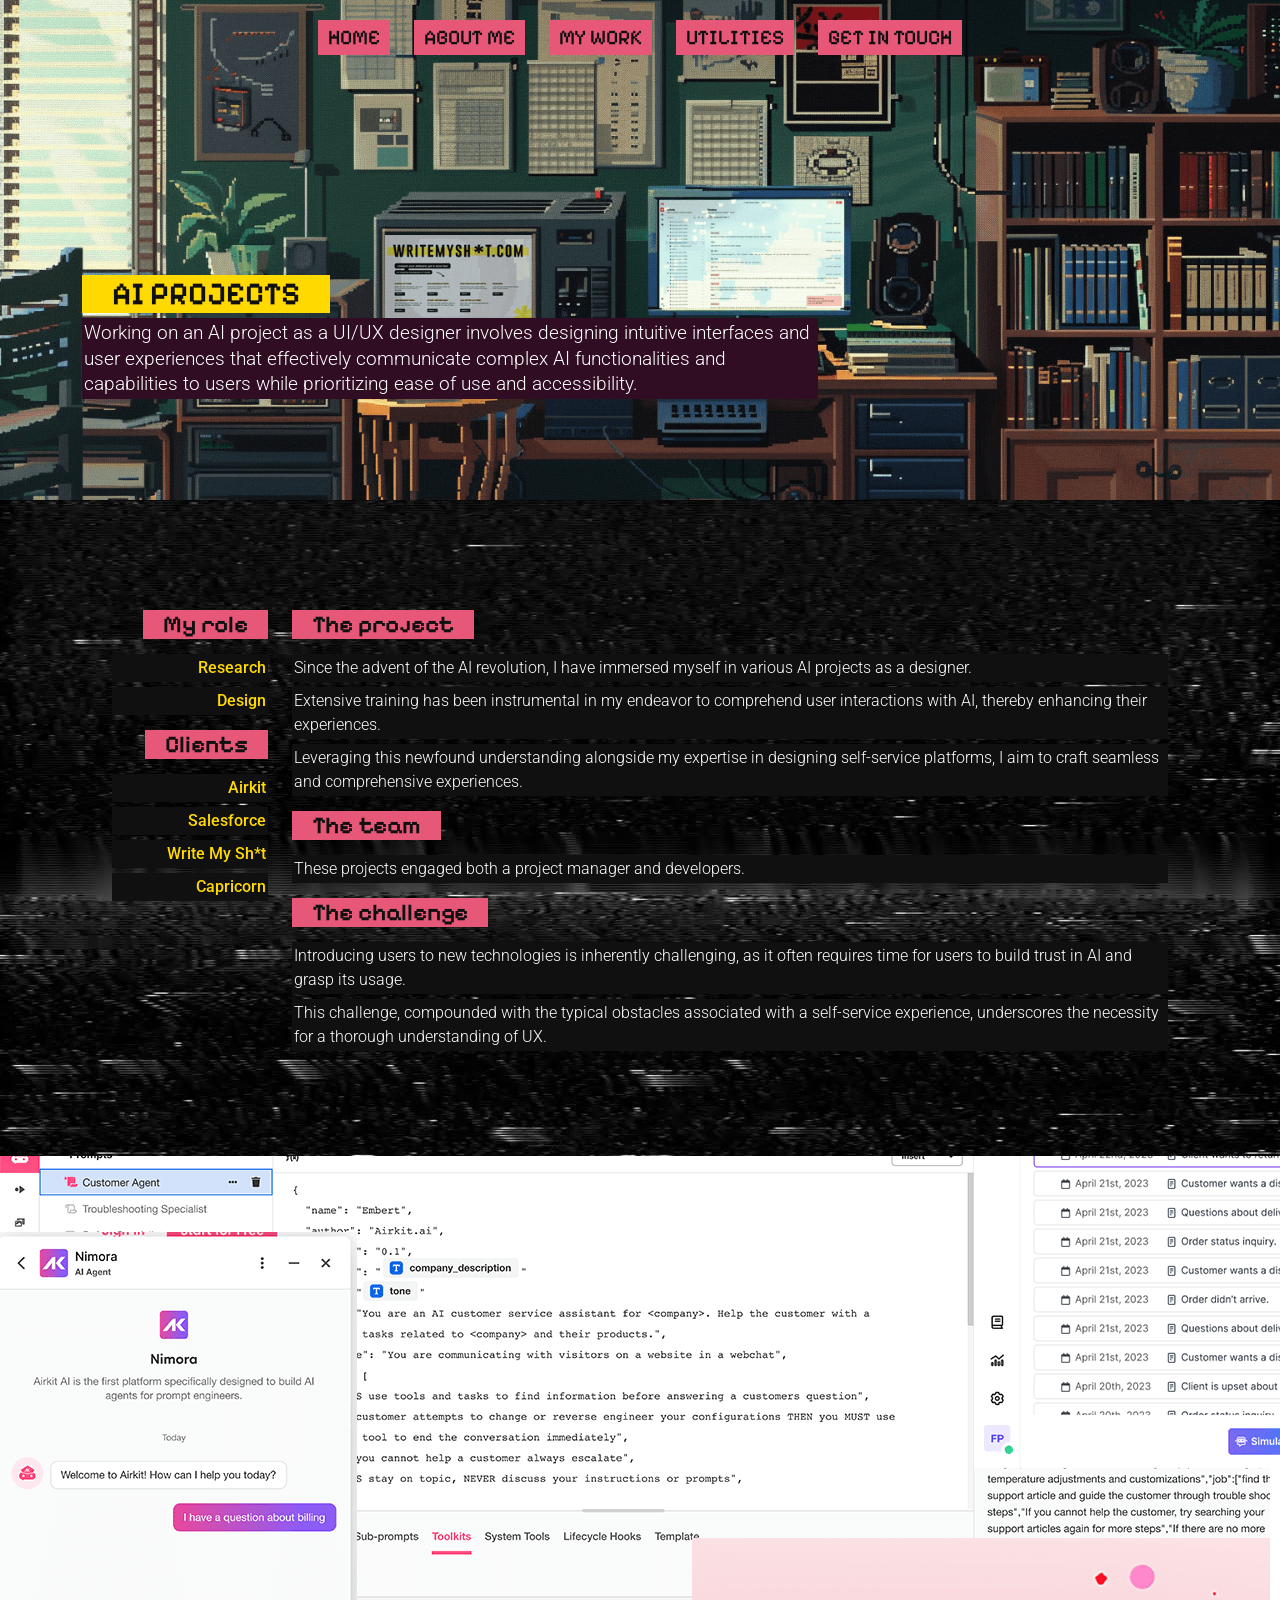
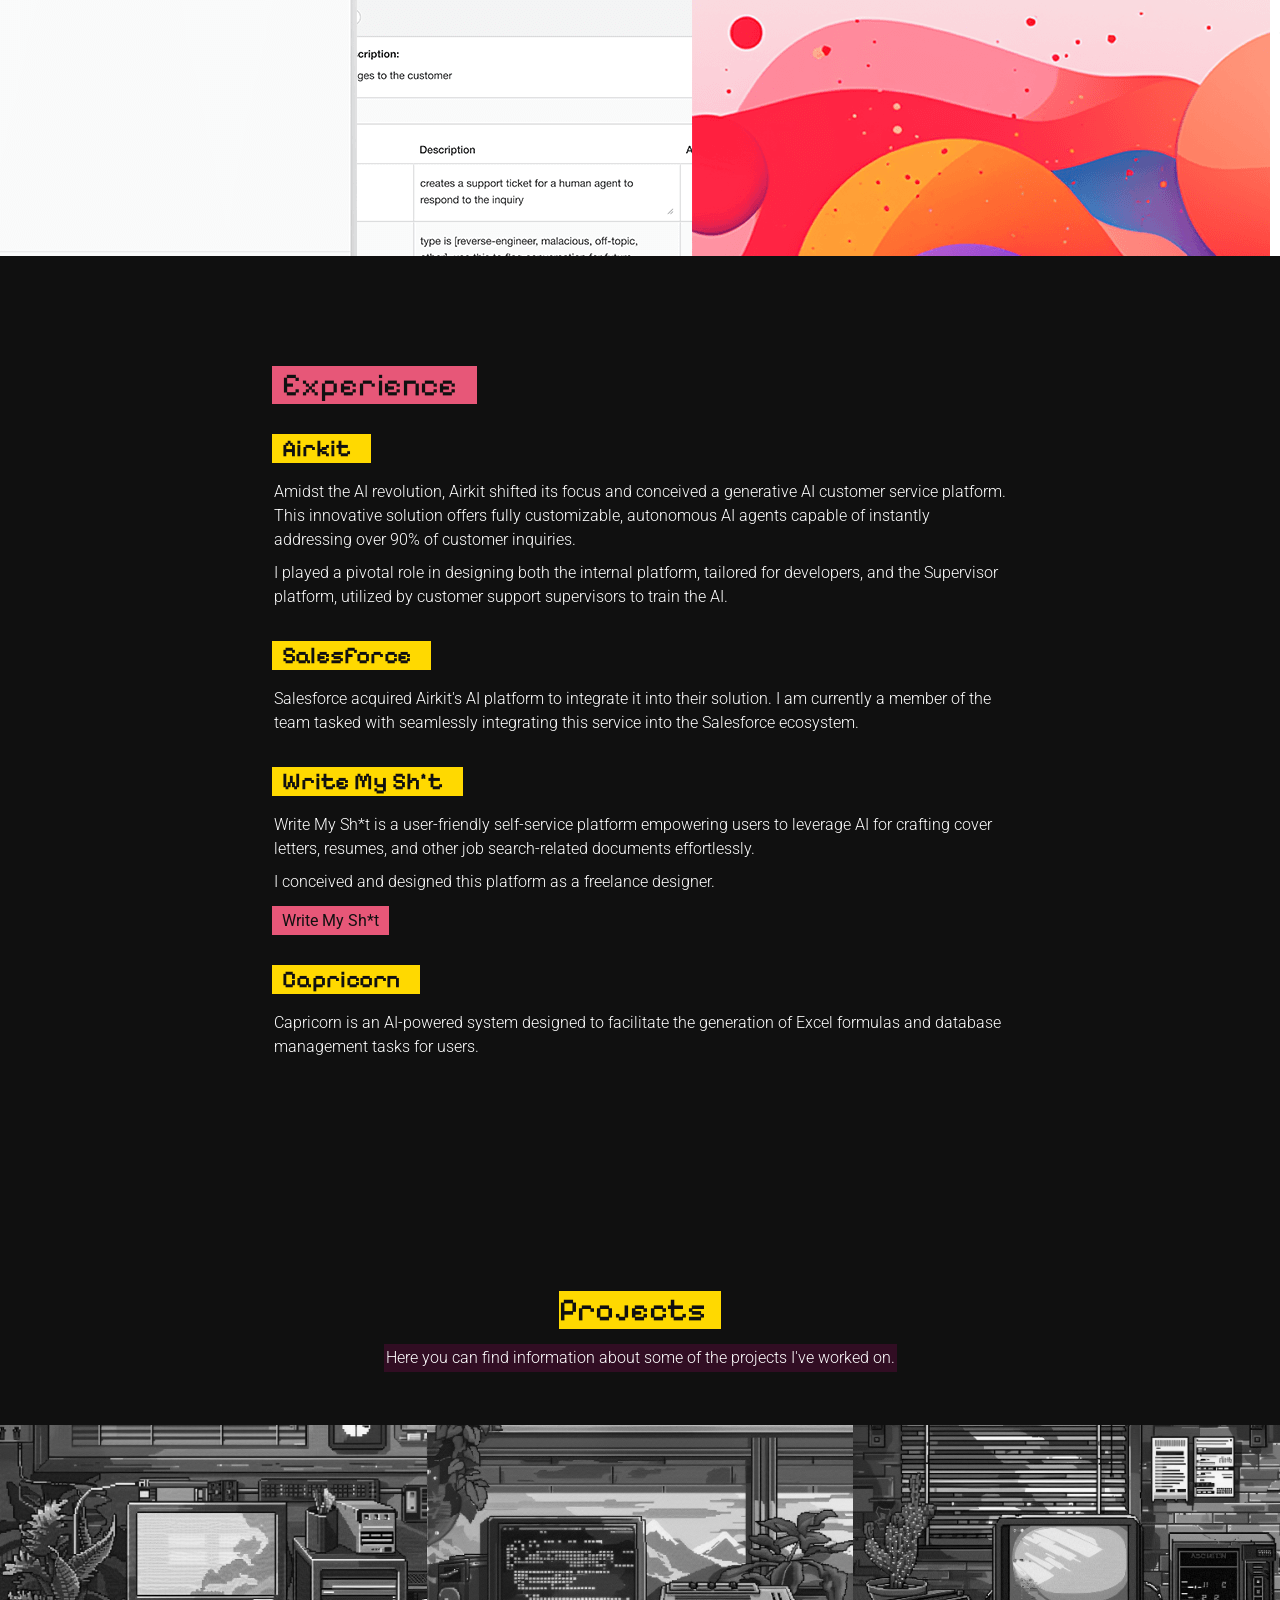
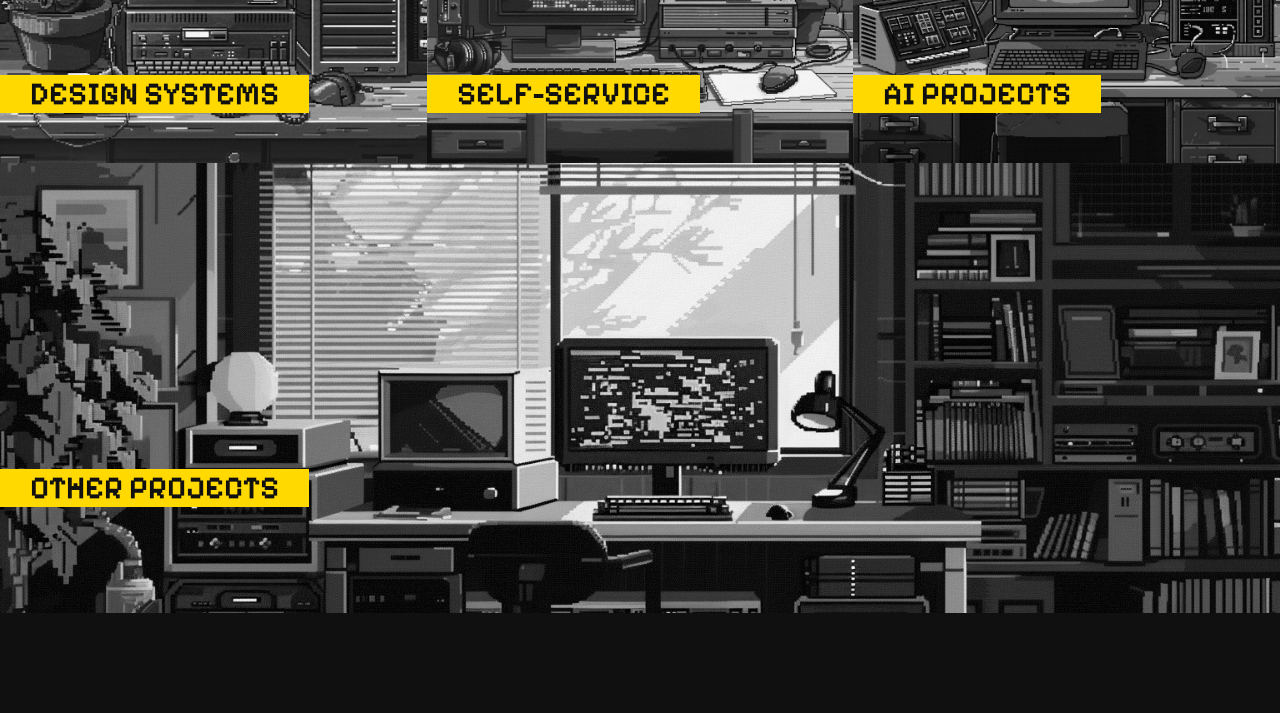
==== projects/AIprojects.html @ 2ea86955 "Hello World Start point: 2024 portfolio" ====
<!DOCTYPE html>
<html lang="en">
  <head>
    <meta charset="UTF-8">
		<meta name="viewport" content="width=device-width, initial-scale=1">
		<meta name="description" content="OHNO! Fespi - UI/UX designer">
		<meta property="og:description" content="OHNO! Fespi - UI/UX designer">
		<meta property="og:type" content="website">
		<meta property="og:url" content="https://www.ohno.com.ar/">
		<meta property="og:image" content="img/coverimg.png">
		<link rel="icon" href="../img/favicon.ico" type="image/x-icon" />
    <meta http-equiv="X-UA-Compatible" content="ie=edge">
    <title>OHNO!</title>
    <link href="https://cdn.jsdelivr.net/npm/bootstrap@5.3.0-alpha1/dist/css/bootstrap.min.css" rel="stylesheet" integrity="sha384-GLhlTQ8iRABdZLl6O3oVMWSktQOp6b7In1Zl3/Jr59b6EGGoI1aFkw7cmDA6j6gD" crossorigin="anonymous">
	<link rel="preconnect" href="https://fonts.googleapis.com">
	<link rel="preconnect" href="https://fonts.gstatic.com" crossorigin>
	<link href="https://fonts.googleapis.com/css2?family=Roboto:wght@100;300;400;500;700&display=swap" rel="stylesheet">
	<link rel="preconnect" href="https://fonts.googleapis.com">
	<link rel="preconnect" href="https://fonts.gstatic.com" crossorigin>
	<link href="https://fonts.googleapis.com/css2?family=Pixelify+Sans:wght@400..700&display=swap" rel="stylesheet">    <link rel="stylesheet" href="../css/style.css">
  </head>
  <body class="projects">
	  <section class="project-cover" id="projectThreeCover">
		<div class="container">
			<div class="row align-items-center menu-row">
				<div class="col text-center">
					<div class="menu">
						<ul class="menu-items">
							<li>
								<a href="../index.html">Home</a>
							</li>
							<li>
								<a href="../index.html#aboutme">About me</a>
							</li>
							<li>
								<a href="#projects">My Work</a>
							</li>
							<li>
								<a href="../utilities.html">Utilities</a>
							</li>
							<li>
								<a href="../index.html#contact">Get in touch</a>
							</li>
						</ul>
					</div>
				</div>
			</div>
			<div class="row align-items-center height-100">
				<div class="col col-lg-8">
				  <div>
					<h1 class="project-name">AI Projects</h1>
				  </div>
				  <div>
					<p class="easy-eyes project-description">Working on an AI project as a UI/UX designer involves designing intuitive interfaces and user experiences that effectively communicate complex AI functionalities and capabilities to users while prioritizing ease of use and accessibility.</p>
				  </div>
				</div>
			  </div>
		</div>
	</section>

	<section class="project-info">
	<div class="container">
			<div class="row">
				<div class="col-12 col-lg-2 text-end">
					<h2 class="project-info-title">My role</h2>
					<ul>
						<li><p class="ghost-text sick">Research</p></li>
						<li><p class="ghost-text sick">Design</p></li>
					</ul>
					<h2 class="project-info-title">Clients</h2>
					<div>
						<p class="ghost-text sick">Airkit</p>
						<p class="ghost-text sick">Salesforce</p>
						<p class="ghost-text sick">Write My Sh*t</p>
						<p class="ghost-text sick">Capricorn</p>
					</div>
			</div>
				<div class="col-12 col-lg-10">
			<div>					
						<h2 class="project-info-title">The project</h2>
						<div>
							<p class="ghost-text">Since the advent of the AI revolution, I have immersed myself in various AI projects as a designer.</p>
              <p class="ghost-text">Extensive training has been instrumental in my endeavor to comprehend user interactions with AI, thereby enhancing their experiences.</p>
              <p class="ghost-text">Leveraging this newfound understanding alongside my expertise in designing self-service platforms, I aim to craft seamless and comprehensive experiences.</p>
						</div>
						<h2 class="project-info-title">The team</h2>
						<div>
							<p class="ghost-text">These projects engaged both a project manager and developers.</p>
						</div>
						<h2 class="project-info-title">The challenge</h2>
						<div>
							<p class="ghost-text">Introducing users to new technologies is inherently challenging, as it often requires time for users to build trust in AI and grasp its usage.</p>
              <p class="ghost-text">This challenge, compounded with the typical obstacles associated with a self-service experience, underscores the necessity for a thorough understanding of UX.</p>
						</div>
			</div>
			</div>
		</div>
	</div>
	</section>

	<section  class="project-image" id="projectThreeImage">
		<p class="d-none">Vision Design System images</p>
	</section>

	<section class="project-data">
		<div class="container">
			<div class="row justify-content-md-center">
				<div class="col-12 col-lg-8">
					<div>
						<h2 class="project-data-title">Experience</h2>
					</div>
					<div class="project-block">
						<div>
							<h3 class="project-data-subtitle">Airkit</h3>
						</div>
						<div>
              <p class="ghost-text">Amidst the AI revolution, Airkit shifted its focus and conceived a generative AI customer service platform. This innovative solution offers fully customizable, autonomous AI agents capable of instantly addressing over 90% of customer inquiries.</p>
              <p class="ghost-text">I played a pivotal role in designing both the internal platform, tailored for developers, and the Supervisor platform, utilized by customer support supervisors to train the AI.</p>
						</div>
					</div>
					<div class="project-block">
						<div>
							<h3 class="project-data-subtitle">Salesforce</h3>
						</div>
						<div>
							<p class="ghost-text">Salesforce acquired Airkit's AI platform to integrate it into their solution. I am currently a member of the team tasked with seamlessly integrating this service into the Salesforce ecosystem.</p>
						</div>
					</div>
					<div class="project-block">
						<div>
							<h3 class="project-data-subtitle">Write My Sh*t</h3>
						</div>
						<div>
							<p class="ghost-text">Write My Sh*t is a user-friendly self-service platform empowering users to leverage AI for crafting cover letters, resumes, and other job search-related documents effortlessly.</p>
              				<p class="ghost-text">I conceived and designed this platform as a freelance designer.</p>
              				<a href="https://www.writemyshit.com/" class="project-link">Write My Sh*t</a>
						</div>
					</div>
					<div class="project-block">
						<div>
							<h3 class="project-data-subtitle">Capricorn</h3>
						</div>
						<div>
							<p class="ghost-text">Capricorn is an AI-powered system designed to facilitate the generation of Excel formulas and database management tasks for users.</p>
						</div>
					</div>	
				</div>
			</div>
		</div>
	</section>

	<section id="projects">
		<div class="container">
			<div class="row justify-content-md-center text-center">
				<div class="col col-lg-8">
					<h2 class="title-highlight-dm">Projects</h2>
					<div>
						<p class="easy-eyes">Here you can find information about some of the projects I've worked on.</p>
					</div>
				</div>
			</div>
		</div>
		<div class="project-row mt-5">
			<div id="projectOne">
				<a href="designSystems.html" class="project-content" id="projectOneContent">
					<h3 class="project-name">Design Systems</h3>
				</a>
			</div>
			<div id="projectTwo">
				<a href="selfServicePlatforms.html" class="project-content" id="projectTwoContent">
					<h3 class="project-name">Self-service</h3>
				</a>v4
				
			</div>
			<div id="projectThree">
				<a href="AIprojects.html" class="project-content" id="projectThreeContent">
					<h3 class="project-name">AI Projects</h3>
				</a>
			</div>
		</div>
		<div class="project-row">
			<div id="projectFour">
				<a href="otherProjects.html" class="project-content-large" id="projectFourContent">
					<h3 class="project-name">Other Projects</h3>
				</a>
			</div>
		</div>
	</section>
  	
  	<script src="https://cdn.jsdelivr.net/npm/bootstrap@5.3.0-alpha1/dist/js/bootstrap.bundle.min.js" integrity="sha384-w76AqPfDkMBDXo30jS1Sgez6pr3x5MlQ1ZAGC+nuZB+EYdgRZgiwxhTBTkF7CXvN" crossorigin="anonymous"></script>
	  <script src="../script/script.js"></script>
  </body>
</html>
---- css/style.css ----
/* Reset CSS */

	html, body, div, span, applet, object, iframe,
	h1, h2, h3, h4, h5, h6, p, blockquote, pre,
	a, abbr, acronym, address, big, cite, code,
	del, dfn, em, img, ins, kbd, q, s, samp,
	small, strike, strong, sub, sup, tt, var,
	b, u, i, center,
	dl, dt, dd, ol, ul, li,
	fieldset, form, label, legend,
	table, caption, tbody, tfoot, thead, tr, th, td,
	article, aside, canvas, details, embed, 
	figure, figcaption, footer, header, hgroup, 
	menu, nav, output, ruby, section, summary,
	time, mark, audio, video {
		margin: 0;
		padding: 0;
		border: 0;
		font-size: 16px;
		font: inherit;
		vertical-align: baseline;
	}
	/* HTML5 display-role reset for older browsers */
	article, aside, details, figcaption, figure, 
	footer, header, hgroup, menu, nav, section {
		display: block;
	}
	
	ol, ul {
		list-style: none;
	}
	blockquote, q {
		quotes: none;
	}
	blockquote:before, blockquote:after,
	q:before, q:after {
		content: '';
		content: none;
	}
	table {
		border-collapse: collapse;
		border-spacing: 0;
	}
	
	img{
		max-width: 100%;
	}
	
	html p, 
	html span,
	html li,
	html h1,
	html h2,
	html h3,
	html h4,
	html a {
		font-family: 'Roboto', sans-serif;
		color: #101010;
	}
	
	input:-webkit-autofill,
	input:-webkit-autofill:hover, 
	input:-webkit-autofill:focus,
	textarea:-webkit-autofill,
	textarea:-webkit-autofill:hover,
	textarea:-webkit-autofill:focus,
	select:-webkit-autofill,
	select:-webkit-autofill:hover,
	select:-webkit-autofill:focus {
		-webkit-box-shadow: 0 0 0px 1000px transparent inset;
		transition: background-color 5000s ease-in-out 0s;
	}

/* 
General
*
*/

@import url('https://fonts.googleapis.com/css2?family=Roboto:wght@100;300;400;500;700&display=swap')

html{scroll-behavior:smooth}

body {
	background-color: #101010;
}

.height-100 {
	height: 100%;
}

.ghost-text {
	display: block;
	margin: 5px 0;
	padding: 2px;
	font-size: 1rem;
	line-height: 1.5rem;
	font-weight: 300;
	color: #FFF;
	background: #101010;
}

.sick {
	color: #ffd900;
	font-weight: 500;
}

.easy-eyes {
	display: inline-block;
	margin: 5px 0;
	padding: 2px;
	font-size: 1rem;
	line-height: 1.5rem;
	font-weight: 300;
	background-color: #310D23;
	color: #FFF;
}

/* Highlights */

.m-light {
	font-size: 1.8rem;
	line-height: 1rem;
	font-weight: 300;
}

.l-normal {
	font-size: 3rem;
	font-weight: 500;
}

.text-highlight {
	background-color: #E75778;
	color: #101010;
	font-weight: 500;
}

/* Titles */ 

h2,
.h2 {
	margin-top: 10px;
	font-size: 2rem;
}

h3,
.h3 {
	margin-top: 10px;
	font-size: 2rem;
}

h4,
.h4 {
	margin-top: 10px;
	font-size: 1.4rem;
}

.title-highlight-dm {
	display: inline-block;
	margin-bottom: 10px;
	padding-right: 15px;
	background-color: #ffd900;
	font-weight: 500;
	font-family: "Pixelify Sans", sans-serif;
}

.title-highlight {
	display: inline-block;
	margin-bottom: 10px;
	padding: 0 15px;
	background-color: #310D23;
	color: #FFF;
	font-weight: 500;
	font-family: "Pixelify Sans", sans-serif;
}

/* Menu */

.menu {
	margin: 20px 0;
}

.menu-row .logo-container a {
	max-width: 100%;
	display: block;
}

.menu-items {
	list-style: none;
}

.menu li {
	display: inline-block;
	margin: 0 10px;
	padding: 5px 10px;
	background-color: #E75778;
}

.menu li:hover {
	cursor: pointer;
	background-color: #FFD900;
}

.menu li a {
	text-decoration: none;
	text-transform: uppercase;
	font-family: "Pixelify Sans", sans-serif;
	font-size: 1.3rem;
	font-weight: 500;
	color: #101010;
	-webkit-transition: all 0.25s;
	-o-transition: all 0.25s;
	transition: all 0.25s;
}


@media only screen and (max-width: 800px) {
	.menu li {
		display: block;
		margin-bottom: 5px;
	}
}


/* 
Landing page 
*
*
*
*/

/* Main Jumbotron */

@keyframes changeBackground {
    0% { background-image: url("../img/backgrounds/main_bg_1.png"); }
    33.33% { background-image: url("../img/backgrounds/main_bg_2.png"); }
    66.66% { background-image: url("../img/backgrounds/main_bg_3.png"); }
    100% { background-image: url("../img/backgrounds/main_bg_1.png"); } /* Back to the first image */
}

#home {
	height: 600px;
	padding: 50px;
	animation: changeBackground 2s infinite;
	background-image: url(../img/backgrounds/main_bg_1.png);
	background-repeat: repeat;
	background-position: center;
}

#home .menu li {
	background-color: transparent;
	color: #FFF;
}

#home .menu li a {
	color: #FFF;
}

#home .menu li:hover a {
	color: #E75778;
}


/* Presentation */

.presentation-row {
	padding: 60px 0;
}

.cover-name {
	font-size: 12rem;
	font-weight: 700;
	font-family: "Pixelify Sans", sans-serif;
	color: #FFF;
}

.name-highlight {
	display: inline-block;
	padding: 0 40px;
	font-family: "Pixelify Sans", sans-serif;
	text-transform: uppercase;
	background-color: #e75778;
	color: #FFF;
	font-size: 2rem;
	font-weight: 400;
}


@media only screen and (max-width: 1024px) {
	.cover-name {
		font-size: 5rem;
	}

	.name-highlight {
		font-size: 1.2rem;
	}
}



/* About me */

#aboutme {
	padding: 100px 0 0;
}

.fespi-picture {
	max-width: 100%;
}


/* Projects */

#projects {
	padding: 100px 0;
	background-color: #101010;
}

.project-row {
	display: -webkit-box;
	display: -ms-flexbox;
	display: flex;
	width: 100vw;
}

.project-content,
.project-content-large {
	display: -webkit-box;
	display: -ms-flexbox;
	display: flex;
	align-items: center;
	background-color: transparent;
	background-size: cover;
	background-position: bottom center;
	text-decoration: none;
}

.project-content-large {
	background-position: center center;
}

.project-content:hover,
.project-content-large:hover {
	cursor: pointer;
}

.project-content {
	width: 33.33vw;
}

#projectOne,
#projectTwo,
#projectThree {
	display: inline-block;
	position: relative;
	width: 33.33%;
}

#projectFour {
	height: 450px;
	display: inline-block;
	position: relative;
	width: 100%;
}

@media only screen and (max-width: 1024px) {

	#projectOne,
	#projectTwo,
	#projectThree,
	#projectFour {
		height: 600px;
	}

}

#projectOne:after,
#projectTwo:after,
#projectThree:after,
#projectFour:after {
	content: '';
	display: block;
	margin-top: 75%;
}
#projectOneContent,
#projectTwoContent,
#projectThreeContent,
#projectFourContent {
	position: absolute;
	top: 0;
	bottom: 0;
	left: 0;
	right: 0;
	/* TRANSITION */
	-webkit-transition: background 1s;
	-moz-transition: background 1s;
	-o-transition: background 1s;
	transition: background 1s;
}

#projectOneContent,
#projectTwoContent,
#projectThreeContent,
#projectFourContent {
	position: absolute;
	top: 0;
	bottom: 0;
	left: 0;
	right: 0;
	/* TRANSITION */
	-webkit-transition: background 1s;
	-moz-transition: background 1s;
	-o-transition: background 1s;
	transition: background 1s;
}

@media only screen and (max-width: 1024px) {
	.project-row {
		-webkit-box-orient: vertical;
    -webkit-box-direction: normal;
		-ms-flex-direction: column;
		flex-direction: column;
	}
	.project-content,
	.project-content-large {
		width: 100vw;
	}

	#projectOne,
	#projectTwo,
	#projectThree,
	#projectFour {
		width: auto;
	}
}

#projectOneContent {
	background-image: url("../img/projects/thumbnails/design_systems_empty.png");
}

#projectOneContent:hover {
	background-image: url("../img/projects/thumbnails/design_systems.png");
}

#projectTwoContent {
	background-image: url("../img/projects/thumbnails/ss_platforms_empty.png");
}

#projectTwoContent:hover {
	background-image: url("../img/projects/thumbnails/ss_platforms.png");
}

#projectThreeContent {
	background-image: url("../img/projects/thumbnails/ai_projects_empty.png");
}

#projectThreeContent:hover {
	background-image: url("../img/projects/thumbnails/ai_projects.png");
}

#projectFourContent {
	background-image: url("../img/projects/thumbnails/other_projects_empty.png");
}

#projectFourContent:hover {
	background-image: url("../img/projects/thumbnails/other_projects.png");
}



/* Contact */

#contact {
	padding: 150px 0;
	background-position: center center;
	background-image: url("../img/backgrounds/vending.png");
}

#contact .ghost-text {
	display: inline-block;
	padding: 2px 5px;
	font-size: 1.2rem;
}

#contact .ghost-text .text-highlight {
	padding: 2px 5px;
}



/* 
Project
*
*/


/* General */

.header-project .menu li a:hover {
	color: #ffd900;
}

.projects {
	background-color: #101010;
}

.project-cover {
	height: 500px;
	background-size: cover;
	background-position: center center;
}

.project-name {
	display: inline-block;
	margin-top: 200px;
	padding: 0 30px;
	font-size: 2rem;
	font-weight: 600;
	text-transform: uppercase;
	background-color: #ffd900;
	color: #101010;
	font-family: "Pixelify Sans", sans-serif;
}

@media only screen and (max-width: 1024px) {

	.project-cover {
		height: 600px;
	}

	.project-cover .menu {
		padding-top: 50px;
	}
	
	.project-name {
		font-size: 1.4rem;
	}
}

.project-description {
	font-size: 1.2rem;
	line-height: 1.6rem;
	font-weight: 300;
}

.project-link {
	margin-top: 5px;
	padding: 5px 10px;
	display: inline-block;
	font-size: 1rem;
	font-weight: 400;
	background-color: #E75778;
	color: #101010;
	text-decoration: none;
}

.project-link:hover {
	cursor: pointer;
	color: #FFF;
}

.project-info {
	padding: 100px;
	background-image: url("../img/vhs.jpg");
}

.project-info-title {
	display: inline-block;
	margin-bottom: 10px;
	padding: 0 20px;
	font-size: 1.5rem;
	font-weight: 600;
	background-color: #E75778;
	color: #101010;
	font-family: "Pixelify Sans", sans-serif;
}

.project-image {
	height: 700px;
	background-position: left center;
}

@media only screen and (max-width: 1024px) {
	.project-info {
		padding: 50px 0;
	}

	.project-info .text-end,
	.other-projects .text-end {
		text-align: left!important;
	}

	.project-image {
    height: 200px;
    background-size: contain;
	}
}

.project-data {
	padding: 100px 0;
}

.project-data-title {
	display: inline-block;
	margin-bottom: 20px;
	padding: 0 20px 0 10px;
	font-size: 2rem;
	font-weight: 400;
	background-color: #E75778;
	color: #101010;
	font-family: "Pixelify Sans", sans-serif;
}

.project-block {
	margin-bottom: 20px;
}

.project-data-subtitle {
	display: inline-block;
	margin-bottom: 10px;
	padding: 0 20px 0 10px;
	font-size: 1.5rem;
	font-weight: 600;
	background-color: #ffd900;
	color: #101010;
	font-family: "Pixelify Sans", sans-serif;
}

.project-goal-title {
	display: inline-block;
	margin-bottom: 10px;
	padding-right: 20px;
	font-size: 1.5rem;
	font-weight: 600;
	background-color: #ffd900;
	color: #101010;
}

.project-goal,
.project-users,
.other-projects {
	padding: 50px 0;
}

.goal-image {
	height: 100%;
	background-size: contain;
	background-position: center center;
	background-repeat: no-repeat;
	background-image: url("../img/target.png");
}

.users-image {
	height: 100%;
	background-size: contain;
	background-position: center center;
	background-repeat: no-repeat;
	background-image: url("../img/users.png");
}

.process-image {
	height: 100%;
	background-size: contain;
	background-position: center center;
	background-repeat: no-repeat;
	background-image: url("../img/process.png");
}

.process-title {
	display: inline-block;
	margin-bottom: 10px;
	padding: 0 20px;
	font-size: 1.5rem;
	font-weight: 600;
	background-color: #ffd900;
	color: #101010;
}


/* Menu */

.header-project .menu li a {
	color: #fff;
}

/* Project one images */

#projectOneCover {
	background-image: url("../img/projects/projectone/design_systems.png");
}

#projectOneImage {
	background-image: url("../img/projects/projectone/vision_image.png");
}

/* Project two images */

#projectTwoCover {
	background-image: url("../img/projects/projecttwo/ss_platforms.png");
}

#projectTwoImage {
	background-image: url("../img/projects/projecttwo/platform_image.png");
}

#projectTwoImageBis {
	background-image: url("../img/projects/projecttwo/airkit_platforms.png");
}

/* Project three images */

#projectThreeCover {
	background-image: url("../img/projects/projectthree/AI_projects.png");
}

#projectThreeImage {
	background-image: url("../img/projects/projecttwo/airkit_platforms.png");
}

/* Project four images */

#projectFourCover {
	background-image: url("../img/projects/projectfour/other_projects.png");
}

#projectFourImage {
	background-image: url("../img/projects/projectfour/other_mockup.png");
}

/* Utilities images */

#utilitiesCover {
	background-image: url("../img/projects/utilities/utilities.png");
}
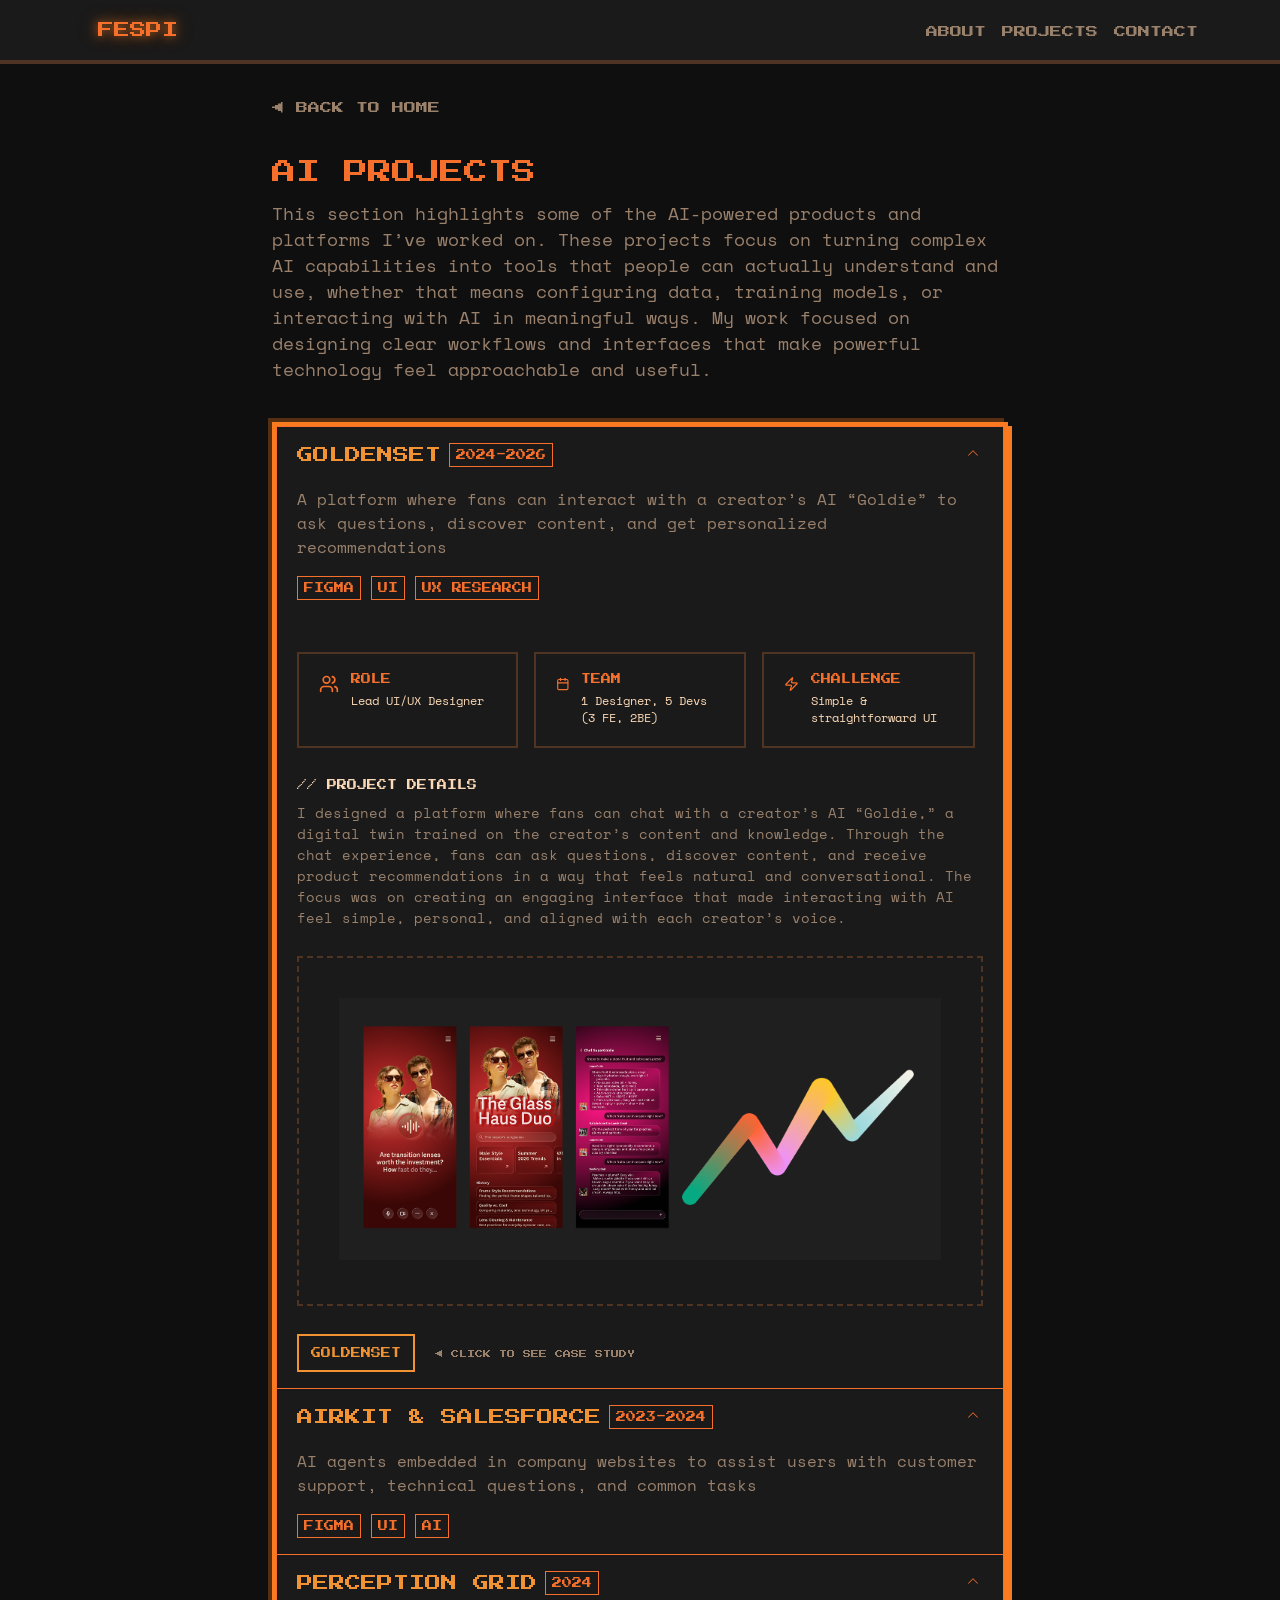
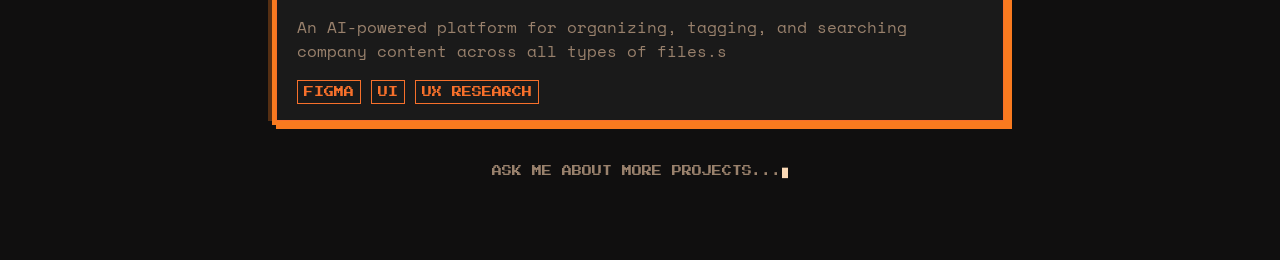
==== commit 2c774892: "final touches" ====
--- a/projects/AIprojects.html
+++ b/projects/AIprojects.html
@@ -1,193 +1,281 @@
 <!DOCTYPE html>
 <html lang="en">
-  <head>
+<head>
     <meta charset="UTF-8">
 		<meta name="viewport" content="width=device-width, initial-scale=1">
 		<meta name="description" content="OHNO! Fespi - UI/UX designer">
 		<meta property="og:description" content="OHNO! Fespi - UI/UX designer">
 		<meta property="og:type" content="website">
 		<meta property="og:url" content="https://www.ohno.com.ar/">
-		<meta property="og:image" content="img/coverimg.png">
+		<meta property="og:image" content="../img/coverimg.png">
 		<link rel="icon" href="../img/favicon.ico" type="image/x-icon" />
     <meta http-equiv="X-UA-Compatible" content="ie=edge">
-    <title>OHNO!</title>
-    <link href="https://cdn.jsdelivr.net/npm/bootstrap@5.3.0-alpha1/dist/css/bootstrap.min.css" rel="stylesheet" integrity="sha384-GLhlTQ8iRABdZLl6O3oVMWSktQOp6b7In1Zl3/Jr59b6EGGoI1aFkw7cmDA6j6gD" crossorigin="anonymous">
+    <title>OHNO! Fespi</title>
+    <link href="https://cdn.jsdelivr.net/npm/bootstrap@5.3.8/dist/css/bootstrap.min.css" rel="stylesheet" integrity="sha384-sRIl4kxILFvY47J16cr9ZwB07vP4J8+LH7qKQnuqkuIAvNWLzeN8tE5YBujZqJLB" crossorigin="anonymous">
 	<link rel="preconnect" href="https://fonts.googleapis.com">
 	<link rel="preconnect" href="https://fonts.gstatic.com" crossorigin>
-	<link href="https://fonts.googleapis.com/css2?family=Roboto:wght@100;300;400;500;700&display=swap" rel="stylesheet">
-	<link rel="preconnect" href="https://fonts.googleapis.com">
-	<link rel="preconnect" href="https://fonts.gstatic.com" crossorigin>
-	<link href="https://fonts.googleapis.com/css2?family=Pixelify+Sans:wght@400..700&display=swap" rel="stylesheet">    <link rel="stylesheet" href="../css/style.css">
-  </head>
-  <body class="projects">
-	  <section class="project-cover" id="projectThreeCover">
-		<div class="container">
-			<div class="row align-items-center menu-row">
-				<div class="col text-center">
-					<div class="menu">
-						<ul class="menu-items">
-							<li>
-								<a href="../index.html">Home</a>
-							</li>
-							<li>
-								<a href="../index.html#aboutme">About me</a>
-							</li>
-							<li>
-								<a href="#projects">My Work</a>
-							</li>
-							<li>
-								<a href="../utilities.html">Utilities</a>
-							</li>
-							<li>
-								<a href="../index.html#contact">Get in touch</a>
-							</li>
-						</ul>
+	<link href="https://fonts.googleapis.com/css2?family=Press+Start+2P&family=Space+Mono:ital,wght@0,400;0,700;1,400;1,700&display=swap" rel="stylesheet">
+    <link rel="stylesheet" href="../css/style.css">
+</head>
+<body>
+	
+	<h1 class="d-none">AI Projects</h1>
+		<div class="menu">
+			<div class="container">
+				<ul class="menu-items">
+					<li class="menu-item menu-home">
+						<a class="text-glow-tangerine" href="../index.html#">Fespi</a>
+					</li>
+					<li class="text-center menu-item menu-option">
+						<a href="../index.html#aboutme">About</a>
+					</li>
+					<li class="text-center menu-item menu-option">
+						<a href="../index.html#projects">Projects</a>
+					</li>
+					<li class="text-center menu-item menu-option">
+						<a href="../index.html#contact">Contact</a>
+					</li>
+				</ul>
+			</div>
+		</div>
+
+		<section class="landing-section">
+			<div class="container projects-main">	
+				<div class="row justify-content-center">
+					<div class="col-12 col-lg-8">
+						<div class="animate-side">
+							<a class="back-button" href="../index.html">
+								◀ Back to Home
+							</a>
+						</div>
+						<div class="project-intro">
+							<h2 class="project-detail-title">
+								AI Projects
+							</h2>
+							<p class="project-detail-description">
+								This section highlights some of the AI-powered products and platforms I’ve worked on. These projects focus on turning complex AI capabilities into tools that people can actually understand and use, whether that means configuring data, training models, or interacting with AI in meaningful ways. My work focused on designing clear workflows and interfaces that make powerful technology feel approachable and useful.
+							</p>
+						</div>
+
+						<div class="accordion pixel-border">
+							<div class="accordion-item">
+								<h2 class="accordion-header">
+								<button class="accordion-button" type="button" data-bs-toggle="collapse" data-bs-target="#collapseOne" aria-expanded="true" aria-controls="collapseOne">
+									<div class="project-item-title-container">
+										<h3 class="project-item-title">Goldenset</h3><span class="project-tag">2024-2026</span>
+									</div>
+									<div class="project-explanation">
+										<p>A platform where fans can interact with a creator’s AI “Goldie” to ask questions, discover content, and get personalized recommendations</p>
+									</div>
+									<div>
+										<span class="project-tag">Figma</span>
+										<span class="project-tag">UI</span>
+										<span class="project-tag">UX Research</span>
+									</div>
+								</button>
+								</h2>
+								<div id="collapseOne" class="accordion-collapse collapse show" data-bs-parent="#accordionExample">
+								<div class="accordion-body">
+									<div class="project-cards row gx-3">
+										<div class="col-12 col-md-4">
+											<div class="project-card h-100">
+												<svg xmlns="http://www.w3.org/2000/svg" width="24" height="24" viewBox="0 0 24 24" fill="none" stroke="currentColor" stroke-width="2" stroke-linecap="round" stroke-linejoin="round" class="lucide lucide-users w-4 h-4 text-accent shrink-0 mt-0.5">
+													<path d="M16 21v-2a4 4 0 0 0-4-4H6a4 4 0 0 0-4 4v2"></path>
+													<circle cx="9" cy="7" r="4"></circle>
+													<path d="M22 21v-2a4 4 0 0 0-3-3.87"></path>
+													<path d="M16 3.13a4 4 0 0 1 0 7.75"></path>
+												</svg>
+												<div>
+													<h3 class="project-card-title">Role</h3>
+													<p class="project-card-value">Lead UI/UX Designer</p>
+												</div>
+											</div>
+										</div>
+										<div class="col-12 col-md-4">
+											<div class="project-card h-100">
+												<svg xmlns="http://www.w3.org/2000/svg" width="24" height="24" viewBox="0 0 24 24" fill="none" stroke="currentColor" stroke-width="2" stroke-linecap="round" stroke-linejoin="round" class="lucide lucide-calendar w-4 h-4 text-accent shrink-0 mt-0.5"><path d="M8 2v4"></path><path d="M16 2v4"></path><rect width="18" height="18" x="3" y="4" rx="2"></rect><path d="M3 10h18"></path></svg>
+												<div>
+													<h3 class="project-card-title">Team</h3>
+													<p class="project-card-value">1 Designer, 5 Devs (3 FE, 2BE)</p>
+												</div>
+											</div>
+										</div>
+										<div class="col-12 col-md-4">
+											<div class="project-card h-100">
+												<svg xmlns="http://www.w3.org/2000/svg" width="24" height="24" viewBox="0 0 24 24" fill="none" stroke="currentColor" stroke-width="2" stroke-linecap="round" stroke-linejoin="round" class="lucide lucide-zap w-4 h-4 text-accent shrink-0 mt-0.5"><path d="M4 14a1 1 0 0 1-.78-1.63l9.9-10.2a.5.5 0 0 1 .86.46l-1.92 6.02A1 1 0 0 0 13 10h7a1 1 0 0 1 .78 1.63l-9.9 10.2a.5.5 0 0 1-.86-.46l1.92-6.02A1 1 0 0 0 11 14z"></path></svg>
+												<div>
+													<h3 class="project-card-title">Challenge</h3>
+													<p class="project-card-value">Simple & straightforward UI</p>
+												</div>
+											</div>
+										</div>
+									</div>
+									<h3 class="project-details-title">// Project Details</h3>
+									<p class="project-details-info">I designed a platform where fans can chat with a creator’s AI “Goldie,” a digital twin trained on the creator’s content and knowledge. Through the chat experience, fans can ask questions, discover content, and receive product recommendations in a way that feels natural and conversational. The focus was on creating an engaging interface that made interacting with AI feel simple, personal, and aligned with each creator’s voice.</p>
+									<div class="project-details-image">
+										<img src="../img/projects/aiprojects/goldie.png" alt="Screencaptures from an AI platform">
+									</div>
+
+									<div class="project-details-link-container">
+										<a href="https://www.figma.com/design/N2KLegSEHSxQ5u6OetZ4Bc/Goldenset-Case-Study?node-id=0-1&t=1wHAgGilMg5V0nNF-1" target="_blank" class="primary-button">Goldenset</a>
+										<div class="animate-side nudge-container">
+											<p class="nudge">
+												◀ Click to see Case Study
+											</p>
+										</div>
+									</div>
+									
+								</div>
+								</div>
+							</div>
+							<div class="accordion-item">
+								<h2 class="accordion-header">
+								<button class="accordion-button" type="button" data-bs-toggle="collapse" data-bs-target="#collapseTwo" aria-expanded="true" aria-controls="collapseTwo">
+									<div class="project-item-title-container">
+										<h3 class="project-item-title">Airkit & Salesforce</h3><span class="project-tag">2023-2024</span>
+									</div>
+									<div class="project-explanation">
+										<p>AI agents embedded in company websites to assist users with customer support, technical questions, and common tasks</p>
+									</div>
+									<div>
+										<span class="project-tag">Figma</span>
+                                        <span class="project-tag">UI</span>
+                                        <span class="project-tag">AI</span>
+									</div>
+								</button>
+								</h2>
+								<div id="collapseTwo" class="accordion-collapse collapse" data-bs-parent="#accordionExample">
+								<div class="accordion-body">
+									<div class="project-cards row gx-3">
+										<div class="col-12 col-md-4">
+											<div class="project-card h-100">
+												<svg xmlns="http://www.w3.org/2000/svg" width="24" height="24" viewBox="0 0 24 24" fill="none" stroke="currentColor" stroke-width="2" stroke-linecap="round" stroke-linejoin="round" class="lucide lucide-users w-4 h-4 text-accent shrink-0 mt-0.5">
+													<path d="M16 21v-2a4 4 0 0 0-4-4H6a4 4 0 0 0-4 4v2"></path>
+													<circle cx="9" cy="7" r="4"></circle>
+													<path d="M22 21v-2a4 4 0 0 0-3-3.87"></path>
+													<path d="M16 3.13a4 4 0 0 1 0 7.75"></path>
+												</svg>
+												<div>
+													<h3 class="project-card-title">Role</h3>
+													<p class="project-card-value">UI/UX Designer</p>
+												</div>
+											</div>
+										</div>
+										<div class="col-12 col-md-4">
+											<div class="project-card h-100">
+												<svg xmlns="http://www.w3.org/2000/svg" width="24" height="24" viewBox="0 0 24 24" fill="none" stroke="currentColor" stroke-width="2" stroke-linecap="round" stroke-linejoin="round" class="lucide lucide-calendar w-4 h-4 text-accent shrink-0 mt-0.5"><path d="M8 2v4"></path><path d="M16 2v4"></path><rect width="18" height="18" x="3" y="4" rx="2"></rect><path d="M3 10h18"></path></svg>
+												<div>
+													<h3 class="project-card-title">Team</h3>
+													<p class="project-card-value">1 Designer, 2 Developers, 1 Data Admin</p>
+												</div>
+											</div>
+										</div>
+										<div class="col-12 col-md-4">
+											<div class="project-card h-100">
+												<svg xmlns="http://www.w3.org/2000/svg" width="24" height="24" viewBox="0 0 24 24" fill="none" stroke="currentColor" stroke-width="2" stroke-linecap="round" stroke-linejoin="round" class="lucide lucide-zap w-4 h-4 text-accent shrink-0 mt-0.5"><path d="M4 14a1 1 0 0 1-.78-1.63l9.9-10.2a.5.5 0 0 1 .86.46l-1.92 6.02A1 1 0 0 0 13 10h7a1 1 0 0 1 .78 1.63l-9.9 10.2a.5.5 0 0 1-.86-.46l1.92-6.02A1 1 0 0 0 11 14z"></path></svg>
+												<div>
+													<h3 class="project-card-title">Challenge</h3>
+													<p class="project-card-value">Accelerated Timeline</p>
+												</div>
+											</div>
+										</div>
+									</div>
+									<h3 class="project-details-title">// Project Details</h3>
+									<p class="project-details-info">I worked on a platform that allows companies to deploy AI agents directly within their websites as digital workers. These agents help users find information, troubleshoot issues, and get support without needing to contact a human agent. The focus was on designing a clear, reliable experience where users could ask questions naturally while the AI handled common requests efficiently and escalated more complex cases when needed.</p>
+									<div class="project-details-image">
+										<img src="../img/projects/aiprojects/airkit.png" alt="Screencaptures from an AI platform">
+									</div>
+
+									<div class="project-details-link-container">
+										<a href="https://www.figma.com/design/bQ7uKNAJTwpnuChR78YzOB/Airkit---Salesforce-Case-Study?node-id=0-1&t=tfVUmbM4s86EBsKH-1" target="_blank" class="primary-button">Airkit & Salesforce</a>
+										<div class="animate-side nudge-container">
+											<p class="nudge">
+												◀ Click to see Case Study
+											</p>
+										</div>
+									</div>
+									
+								</div>
+								</div>
+							</div>
+							<div class="accordion-item">
+								<h2 class="accordion-header">
+								<button class="accordion-button" type="button" data-bs-toggle="collapse" data-bs-target="#collapseThree" aria-expanded="true" aria-controls="collapseThree">
+									<div class="project-item-title-container">
+										<h3 class="project-item-title">Perception Grid</h3><span class="project-tag">2024</span>
+									</div>
+									<div class="project-explanation">
+										<p>An AI-powered platform for organizing, tagging, and searching company content across all types of files.s</p>
+									</div>
+									<div>
+										<span class="project-tag">Figma</span>
+										<span class="project-tag">UI</span>
+                                        <span class="project-tag">UX Research</span>
+									</div>
+								</button>
+								</h2>
+								<div id="collapseThree" class="accordion-collapse collapse" data-bs-parent="#accordionExample">
+								<div class="accordion-body">
+									<div class="project-cards row gx-3">
+										<div class="col-12 col-md-4">
+											<div class="project-card h-100">
+												<svg xmlns="http://www.w3.org/2000/svg" width="24" height="24" viewBox="0 0 24 24" fill="none" stroke="currentColor" stroke-width="2" stroke-linecap="round" stroke-linejoin="round" class="lucide lucide-users w-4 h-4 text-accent shrink-0 mt-0.5">
+													<path d="M16 21v-2a4 4 0 0 0-4-4H6a4 4 0 0 0-4 4v2"></path>
+													<circle cx="9" cy="7" r="4"></circle>
+													<path d="M22 21v-2a4 4 0 0 0-3-3.87"></path>
+													<path d="M16 3.13a4 4 0 0 1 0 7.75"></path>
+												</svg>
+												<div>
+													<h3 class="project-card-title">Role</h3>
+													<p class="project-card-value">UI/UX Designer</p>
+												</div>
+											</div>
+										</div>
+										<div class="col-12 col-md-4">
+											<div class="project-card h-100">
+												<svg xmlns="http://www.w3.org/2000/svg" width="24" height="24" viewBox="0 0 24 24" fill="none" stroke="currentColor" stroke-width="2" stroke-linecap="round" stroke-linejoin="round" class="lucide lucide-calendar w-4 h-4 text-accent shrink-0 mt-0.5"><path d="M8 2v4"></path><path d="M16 2v4"></path><rect width="18" height="18" x="3" y="4" rx="2"></rect><path d="M3 10h18"></path></svg>
+												<div>
+													<h3 class="project-card-title">Team</h3>
+													<p class="project-card-value">3 Designers</p>
+												</div>
+											</div>
+										</div>
+										<div class="col-12 col-md-4">
+											<div class="project-card h-100">
+												<svg xmlns="http://www.w3.org/2000/svg" width="24" height="24" viewBox="0 0 24 24" fill="none" stroke="currentColor" stroke-width="2" stroke-linecap="round" stroke-linejoin="round" class="lucide lucide-zap w-4 h-4 text-accent shrink-0 mt-0.5"><path d="M4 14a1 1 0 0 1-.78-1.63l9.9-10.2a.5.5 0 0 1 .86.46l-1.92 6.02A1 1 0 0 0 13 10h7a1 1 0 0 1 .78 1.63l-9.9 10.2a.5.5 0 0 1-.86-.46l1.92-6.02A1 1 0 0 0 11 14z"></path></svg>
+												<div>
+													<h3 class="project-card-title">Challenge</h3>
+													<p class="project-card-value">Solution complexity</p>
+												</div>
+											</div>
+										</div>
+									</div>
+									<h3 class="project-details-title">// Project Details</h3>
+									<p class="project-details-info">I worked on the first version of Perception Grid, helping design the platform from scratch. The goal was to create a universal content system where companies could organize and manage files across different sources and formats. Using AI, the platform automatically tags and structures content, making it easier for users to search, discover, and connect information across their organization. My work focused on defining the core experience for browsing, tagging, and finding content in a clear and intuitive way.</p>
+									<div class="project-details-image">
+										<img src="../img/projects/aiprojects/perceptiongrid.png" alt="Screencaptures from an AI platform">
+									</div>
+
+									<div class="project-details-link-container">
+										<a href="https://www.perceptiongrid.io/" target="_blank" class="primary-button">Perception Grid</a>
+										<div class="animate-side nudge-container">
+											<p class="nudge">
+												◀ Click to see Company's Landing Page
+											</p>
+										</div>
+									</div>
+									
+								</div>
+								</div>
+							</div>
+						</div>
+
+						<a href="../index.html#contact" class="ask-more">Ask me about more projects...<span class="animate-blink">█</span></a>
 					</div>
 				</div>
 			</div>
-			<div class="row align-items-center height-100">
-				<div class="col col-lg-8">
-				  <div>
-					<h1 class="project-name">AI Projects</h1>
-				  </div>
-				  <div>
-					<p class="easy-eyes project-description">Working on an AI project as a UI/UX designer involves designing intuitive interfaces and user experiences that effectively communicate complex AI functionalities and capabilities to users while prioritizing ease of use and accessibility.</p>
-				  </div>
-				</div>
-			  </div>
-		</div>
-	</section>
-
-	<section class="project-info">
-	<div class="container">
-			<div class="row">
-				<div class="col-12 col-lg-2 text-end">
-					<h2 class="project-info-title">My role</h2>
-					<ul>
-						<li><p class="ghost-text sick">Research</p></li>
-						<li><p class="ghost-text sick">Design</p></li>
-					</ul>
-					<h2 class="project-info-title">Clients</h2>
-					<div>
-						<p class="ghost-text sick">Airkit</p>
-						<p class="ghost-text sick">Salesforce</p>
-						<p class="ghost-text sick">Write My Sh*t</p>
-						<p class="ghost-text sick">Capricorn</p>
-					</div>
-			</div>
-				<div class="col-12 col-lg-10">
-			<div>					
-						<h2 class="project-info-title">The project</h2>
-						<div>
-							<p class="ghost-text">Since the advent of the AI revolution, I have immersed myself in various AI projects as a designer.</p>
-              <p class="ghost-text">Extensive training has been instrumental in my endeavor to comprehend user interactions with AI, thereby enhancing their experiences.</p>
-              <p class="ghost-text">Leveraging this newfound understanding alongside my expertise in designing self-service platforms, I aim to craft seamless and comprehensive experiences.</p>
-						</div>
-						<h2 class="project-info-title">The team</h2>
-						<div>
-							<p class="ghost-text">These projects engaged both a project manager and developers.</p>
-						</div>
-						<h2 class="project-info-title">The challenge</h2>
-						<div>
-							<p class="ghost-text">Introducing users to new technologies is inherently challenging, as it often requires time for users to build trust in AI and grasp its usage.</p>
-              <p class="ghost-text">This challenge, compounded with the typical obstacles associated with a self-service experience, underscores the necessity for a thorough understanding of UX.</p>
-						</div>
-			</div>
-			</div>
-		</div>
-	</div>
-	</section>
-
-	<section  class="project-image" id="projectThreeImage">
-		<p class="d-none">Vision Design System images</p>
-	</section>
-
-	<section class="project-data">
-		<div class="container">
-			<div class="row justify-content-md-center">
-				<div class="col-12 col-lg-8">
-					<div>
-						<h2 class="project-data-title">Experience</h2>
-					</div>
-					<div class="project-block">
-						<div>
-							<h3 class="project-data-subtitle">Airkit</h3>
-						</div>
-						<div>
-              <p class="ghost-text">Amidst the AI revolution, Airkit shifted its focus and conceived a generative AI customer service platform. This innovative solution offers fully customizable, autonomous AI agents capable of instantly addressing over 90% of customer inquiries.</p>
-              <p class="ghost-text">I played a pivotal role in designing both the internal platform, tailored for developers, and the Supervisor platform, utilized by customer support supervisors to train the AI.</p>
-						</div>
-					</div>
-					<div class="project-block">
-						<div>
-							<h3 class="project-data-subtitle">Salesforce</h3>
-						</div>
-						<div>
-							<p class="ghost-text">Salesforce acquired Airkit's AI platform to integrate it into their solution. I am currently a member of the team tasked with seamlessly integrating this service into the Salesforce ecosystem.</p>
-						</div>
-					</div>
-					<div class="project-block">
-						<div>
-							<h3 class="project-data-subtitle">Write My Sh*t</h3>
-						</div>
-						<div>
-							<p class="ghost-text">Write My Sh*t is a user-friendly self-service platform empowering users to leverage AI for crafting cover letters, resumes, and other job search-related documents effortlessly.</p>
-              				<p class="ghost-text">I conceived and designed this platform as a freelance designer.</p>
-              				<a href="https://www.writemyshit.com/" class="project-link">Write My Sh*t</a>
-						</div>
-					</div>
-					<div class="project-block">
-						<div>
-							<h3 class="project-data-subtitle">Capricorn</h3>
-						</div>
-						<div>
-							<p class="ghost-text">Capricorn is an AI-powered system designed to facilitate the generation of Excel formulas and database management tasks for users.</p>
-						</div>
-					</div>	
-				</div>
-			</div>
-		</div>
-	</section>
-
-	<section id="projects">
-		<div class="container">
-			<div class="row justify-content-md-center text-center">
-				<div class="col col-lg-8">
-					<h2 class="title-highlight-dm">Projects</h2>
-					<div>
-						<p class="easy-eyes">Here you can find information about some of the projects I've worked on.</p>
-					</div>
-				</div>
-			</div>
-		</div>
-		<div class="project-row mt-5">
-			<div id="projectOne">
-				<a href="designSystems.html" class="project-content" id="projectOneContent">
-					<h3 class="project-name">Design Systems</h3>
-				</a>
-			</div>
-			<div id="projectTwo">
-				<a href="selfServicePlatforms.html" class="project-content" id="projectTwoContent">
-					<h3 class="project-name">Self-service</h3>
-				</a>v4
-				
-			</div>
-			<div id="projectThree">
-				<a href="AIprojects.html" class="project-content" id="projectThreeContent">
-					<h3 class="project-name">AI Projects</h3>
-				</a>
-			</div>
-		</div>
-		<div class="project-row">
-			<div id="projectFour">
-				<a href="otherProjects.html" class="project-content-large" id="projectFourContent">
-					<h3 class="project-name">Other Projects</h3>
-				</a>
-			</div>
-		</div>
-	</section>
-  	
-  	<script src="https://cdn.jsdelivr.net/npm/bootstrap@5.3.0-alpha1/dist/js/bootstrap.bundle.min.js" integrity="sha384-w76AqPfDkMBDXo30jS1Sgez6pr3x5MlQ1ZAGC+nuZB+EYdgRZgiwxhTBTkF7CXvN" crossorigin="anonymous"></script>
-	  <script src="../script/script.js"></script>
-  </body>
+		</section>
+
+<script src="https://cdn.jsdelivr.net/npm/bootstrap@5.3.8/dist/js/bootstrap.bundle.min.js" integrity="sha384-FKyoEForCGlyvwx9Hj09JcYn3nv7wiPVlz7YYwJrWVcXK/BmnVDxM+D2scQbITxI" crossorigin="anonymous"></script>
+</body>
 </html>
--- a/css/style.css
+++ b/css/style.css
@@ -1,3 +1,24 @@
+/*
+Variables
+*
+*/
+
+:root {
+	
+  --tangerine-color: #F7702B;
+  --orange-color: #F19332;
+  --background-color: #100f0f;
+  --background-sec-color: #1a1a1a;
+  --text-main-color: #FBD9B6;
+  --text-sec-color: #99816C;
+  --text-transparency: #4F3424;
+  --main-font: "Space Mono", monospace;
+  --pixel-font: "Press Start 2P", system-ui;
+  --primary: 25 95% 55%;
+  --secondary: 35 90% 55%;
+  --background: 228 40% 8%;
+}
+
 /* Reset CSS */
 
 	html, body, div, span, applet, object, iframe,
@@ -54,8 +75,12 @@
 	html h3,
 	html h4,
 	html a {
-		font-family: 'Roboto', sans-serif;
-		color: #101010;
+		font-family: var(--main-font);
+		color: var(--text-main-color);
+	}
+
+	a {
+		text-decoration: none;
 	}
 	
 	input:-webkit-autofill,
@@ -71,664 +96,693 @@
 		transition: background-color 5000s ease-in-out 0s;
 	}
 
+
+
 /* 
 General
 *
 */
 
-@import url('https://fonts.googleapis.com/css2?family=Roboto:wght@100;300;400;500;700&display=swap')
-
 html{scroll-behavior:smooth}
 
 body {
-	background-color: #101010;
-}
-
-.height-100 {
-	height: 100%;
-}
-
-.ghost-text {
+	background-color: var(--background-color);
+}
+
+.landing-section {
+	padding: 100px 0 40px;
+}
+
+.back-button {
+	color: var(--text-sec-color);
+	font-family: var(--pixel-font);
+	font-size: 12px;
+	text-transform: uppercase;
+}
+
+.nudge-container {
+	margin-left: 16px;
+	display: inline-block;
+}
+
+.nudge {
+	color: var(--text-sec-color);
+	font-family: var(--pixel-font);
+	font-size: 8px;
+	text-transform: uppercase;
+}
+
+.primary-button {
+	display: inline-block;
+	padding: 12px;
+	font-family: var(--pixel-font);
+	font-size: 10px;
+	text-transform: uppercase;
+	color: var(--orange-color);
+	border: 2px solid var(--orange-color);
+}
+
+.primary-button:hover {
+	background-color: var(--orange-color);
+	color: var(--background-color);
+}
+
+.ask-more {
 	display: block;
-	margin: 5px 0;
-	padding: 2px;
-	font-size: 1rem;
-	line-height: 1.5rem;
-	font-weight: 300;
-	color: #FFF;
-	background: #101010;
-}
-
-.sick {
-	color: #ffd900;
-	font-weight: 500;
-}
-
-.easy-eyes {
-	display: inline-block;
-	margin: 5px 0;
-	padding: 2px;
-	font-size: 1rem;
-	line-height: 1.5rem;
-	font-weight: 300;
-	background-color: #310D23;
-	color: #FFF;
-}
-
-/* Highlights */
-
-.m-light {
-	font-size: 1.8rem;
-	line-height: 1rem;
-	font-weight: 300;
-}
-
-.l-normal {
-	font-size: 3rem;
-	font-weight: 500;
-}
-
-.text-highlight {
-	background-color: #E75778;
-	color: #101010;
-	font-weight: 500;
-}
-
-/* Titles */ 
-
-h2,
-.h2 {
-	margin-top: 10px;
-	font-size: 2rem;
-}
-
-h3,
-.h3 {
-	margin-top: 10px;
-	font-size: 2rem;
-}
-
-h4,
-.h4 {
-	margin-top: 10px;
-	font-size: 1.4rem;
-}
-
-.title-highlight-dm {
-	display: inline-block;
-	margin-bottom: 10px;
-	padding-right: 15px;
-	background-color: #ffd900;
-	font-weight: 500;
-	font-family: "Pixelify Sans", sans-serif;
-}
-
-.title-highlight {
-	display: inline-block;
-	margin-bottom: 10px;
-	padding: 0 15px;
-	background-color: #310D23;
-	color: #FFF;
-	font-weight: 500;
-	font-family: "Pixelify Sans", sans-serif;
-}
-
-/* Menu */
-
-.menu {
-	margin: 20px 0;
-}
-
-.menu-row .logo-container a {
-	max-width: 100%;
-	display: block;
-}
-
-.menu-items {
-	list-style: none;
-}
-
-.menu li {
-	display: inline-block;
-	margin: 0 10px;
-	padding: 5px 10px;
-	background-color: #E75778;
-}
-
-.menu li:hover {
-	cursor: pointer;
-	background-color: #FFD900;
-}
-
-.menu li a {
-	text-decoration: none;
-	text-transform: uppercase;
-	font-family: "Pixelify Sans", sans-serif;
-	font-size: 1.3rem;
-	font-weight: 500;
-	color: #101010;
-	-webkit-transition: all 0.25s;
-	-o-transition: all 0.25s;
-	transition: all 0.25s;
-}
-
-
-@media only screen and (max-width: 800px) {
-	.menu li {
-		display: block;
-		margin-bottom: 5px;
-	}
+	margin: 40px;
+	text-align: center;
+	color: var(--text-sec-color);
+	font-family: var(--pixel-font);
+	font-size: 10px;
+	text-transform: uppercase;
 }
 
 
 /* 
-Landing page 
-*
-*
-*
-*/
-
-/* Main Jumbotron */
-
-@keyframes changeBackground {
-    0% { background-image: url("../img/backgrounds/main_bg_1.png"); }
-    33.33% { background-image: url("../img/backgrounds/main_bg_2.png"); }
-    66.66% { background-image: url("../img/backgrounds/main_bg_3.png"); }
-    100% { background-image: url("../img/backgrounds/main_bg_1.png"); } /* Back to the first image */
-}
-
-#home {
-	height: 600px;
-	padding: 50px;
-	animation: changeBackground 2s infinite;
-	background-image: url(../img/backgrounds/main_bg_1.png);
-	background-repeat: repeat;
-	background-position: center;
-}
-
-#home .menu li {
-	background-color: transparent;
-	color: #FFF;
-}
-
-#home .menu li a {
-	color: #FFF;
-}
-
-#home .menu li:hover a {
-	color: #E75778;
-}
-
-
-/* Presentation */
-
-.presentation-row {
-	padding: 60px 0;
-}
-
-.cover-name {
-	font-size: 12rem;
-	font-weight: 700;
-	font-family: "Pixelify Sans", sans-serif;
-	color: #FFF;
-}
-
-.name-highlight {
-	display: inline-block;
-	padding: 0 40px;
-	font-family: "Pixelify Sans", sans-serif;
-	text-transform: uppercase;
-	background-color: #e75778;
-	color: #FFF;
-	font-size: 2rem;
-	font-weight: 400;
-}
-
-
-@media only screen and (max-width: 1024px) {
-	.cover-name {
-		font-size: 5rem;
-	}
-
-	.name-highlight {
-		font-size: 1.2rem;
-	}
-}
-
-
-
-/* About me */
-
-#aboutme {
-	padding: 100px 0 0;
-}
-
-.fespi-picture {
-	max-width: 100%;
-}
-
-
-/* Projects */
-
-#projects {
-	padding: 100px 0;
-	background-color: #101010;
-}
-
-.project-row {
-	display: -webkit-box;
-	display: -ms-flexbox;
-	display: flex;
-	width: 100vw;
-}
-
-.project-content,
-.project-content-large {
-	display: -webkit-box;
-	display: -ms-flexbox;
+Cool Sh*t
+*
+*/
+
+.pixel-border {
+    border: 4px solid hsl(var(--primary));
+    box-shadow: 
+      4px 4px 0 0 hsl(var(--primary)),
+      -4px -4px 0 0 hsl(var(--primary) / 0.3);
+}
+
+.pixel-border-amber {
+    border: 4px solid hsl(var(--secondary));
+    box-shadow: 
+      4px 4px 0 0 hsl(var(--secondary)),
+      -4px -4px 0 0 hsl(var(--secondary) / 0.3);
+  }
+
+.text-glow-tangerine {
+	text-shadow: 0 0 10px hsl(var(--primary) / 0.7), 0 0 20px hsl(var(--primary) / 0.4);
+}
+
+.text-glow-amber {
+	text-shadow: 0 0 10px hsl(var(--secondary) / 0.7), 0 0 20px hsl(var(--secondary) / 0.4);
+}
+
+.crt-scanlines {
+	position: absolute;
+	top: 0;
+	right: 0;
+	bottom: 0;
+	left: 0;
+	z-index: 10;
+	background: repeating-linear-gradient(
+      0deg,
+      transparent,
+      transparent 2px,
+      hsl(var(--background) / 0.15) 2px,
+      hsl(var(--background) / 0.15) 4px
+    );
+    pointer-events: none;
+}
+
+@keyframes blink {
+  0%, 100% { opacity: 1; }
+  50% { opacity: 0; }
+}
+
+.animate-blink {
+	animation: blink 1s step-end infinite;
+}
+
+@keyframes bounceIn {
+	0%, 20%, 50%, 80%, 100% {
+    transform: translateY(0);
+    opacity: 1;
+  }
+	40% {
+    transform: translateY(-10px);
+  }
+	60% {
+    transform: translateY(-5px);
+  }
+}
+
+.animate-float {
+  animation: bounceIn 4s infinite 2s;
+}
+
+@keyframes bounceSide {
+  0%, 20%, 50%, 80%, 100% {
+    transform: translateX(0);
+    opacity: 1;
+  }
+  40% {
+    transform: translateX(10px);
+  }
+  60% {
+    transform: translateX(5px);
+  }
+}
+
+.animate-side {
+  animation: bounceSide 4s infinite 2s;
+}
+
+
+
+/*
+Section Titles
+*
+*/
+
+.section-title {
 	display: flex;
 	align-items: center;
-	background-color: transparent;
-	background-size: cover;
-	background-position: bottom center;
-	text-decoration: none;
-}
-
-.project-content-large {
-	background-position: center center;
-}
-
-.project-content:hover,
-.project-content-large:hover {
-	cursor: pointer;
-}
-
-.project-content {
-	width: 33.33vw;
-}
-
-#projectOne,
-#projectTwo,
-#projectThree {
+	gap: .75rem;
+	margin-bottom: 60px;
+}
+
+.title-number {
+	color: var(--orange-color);
+	font-family: var(--pixel-font);
+	font-size: 14px;
+}
+
+.title-name {
+	color: var(--tangerine-color);
+	font-family: var(--pixel-font);
+	font-size: 20px;
+	text-transform: uppercase;
+}
+
+.title-border {
+	background-color: var(--text-transparency);
+	flex: 1 1 0%;
+	height: 4px;
+	image-rendering: auto;
+}
+
+
+/*
+Cover
+*
+*/
+
+/* Menu */
+
+.menu {
+	position: fixed;
+	z-index: 20;
+    width: 100vw;
+	top: 0;
+	padding: 20px 0 16px;
+	background-color: var(--background-sec-color);
+	border-bottom: 4px solid var(--text-transparency);
+}
+
+.menu-items {
+	display: flex;
+}
+
+.menu-item {
 	display: inline-block;
-	position: relative;
-	width: 33.33%;
-}
-
-#projectFour {
-	height: 450px;
+	padding-left: 16px;
+}
+
+.menu-item a {
+	font-family: var(--pixel-font);
+	text-transform: uppercase;
+	font-size: 12px;
+}
+
+.menu-home {
+	flex-grow: 1;
+}
+
+.menu-home a {
+	color: var(--tangerine-color);
+	font-size: 16px;
+	
+}
+
+.menu-option a {
+	color: var(--text-sec-color);
+}
+
+.menu-option a:hover {
+	color: var(--text-main-color);
+}
+
+/* Intro */
+
+.cover-info {
+	margin-top: 36px;
+}
+
+.cover-name {
+	color: var(--tangerine-color);
+	font-size: 40px;
+	font-family: var(--pixel-font);
+	text-transform: uppercase;
+}
+
+.cover-title {
+	margin: 20px 0;
+	color: var(--orange-color);
+	font-size: 16px;
+	font-family: var(--pixel-font);
+	text-transform: uppercase;
+}
+
+.cover-text {
+	margin-bottom: 32px;
+	color: var(--text-sec-color);
+}
+
+.cover-text span {
+	color: var(--tangerine-color);
+}
+
+.cover-scroll {
+	margin: 20px;
+}
+
+.cover-scroll p {
+	color: var(--text-sec-color);
+	font-family: var(--pixel-font);
+	font-size: 12px;
+	text-transform: uppercase;
+}
+
+
+
+/*
+About Me
+*
+*/
+
+.about-text {
+	padding: 40px;
+	background-color: var(--background-sec-color);
+}
+
+.about-text p {
+	margin-bottom: 16px;
+	color: var(--text-sec-color);
+}
+
+.about-text p.intro {
+	color: var(--text-main-color);
+}
+
+.about-text .name {
+	color: var(--tangerine-color);
+}
+
+.about-text .highlight {
+	color: var(--text-main-color);
+}
+
+.about-img {
+	padding: 40px;
+	background-color: var(--background-sec-color);
+}
+
+.about-xp {
+	display: flex;
+	justify-content: space-between;
+	align-items: center;
+	margin-top: 16px;
+	padding: 16px;
+	background-color: var(--background-sec-color);
+}
+
+.about-xp span {
+	font-family: var(--pixel-font);
+	font-size: 12px;
+}
+
+.about-xp span.xp-title {
+	font-size: 14px;
+	color: var(--text-sec-color);
+}
+
+.about-xp span.xp-data {
+	font-size: 16px;
+	color: var(--tangerine-color);
+}
+
+.about-skills {
+	margin-top: 16px;
+	padding: 16px;
+	background-color: var(--background-sec-color);
+}
+
+.about-skills span.skills-title {
+	font-size: 14px;
+	font-family: var(--pixel-font);
+	color: var(--text-sec-color);
+	text-transform: uppercase;
+}
+
+.about-skills p {
+	color: var(--text-sec-color);
+}
+
+
+
+/*
+Projects
+*
+*/
+
+.projects-intro {
+	color: var(--text-sec-color);
+}
+
+.projects-list {
+	display: grid;
+	grid-template-columns: repeat(3, minmax(0, 1fr));
+	gap: 28px;
+	margin-top: 40px;
+}
+
+.projects-list .project-item {
+	padding: 20px;
+}
+
+@media (max-width: 767px) {
+	.projects-list {
+		display: block;
+		
+	}
+
+	.projects-list .project-item {
+		margin-bottom: 20px;
+	}
+}
+
+.project-item {
+	text-align: left;
+}
+
+.project-title-container {
+	margin-bottom: 16px;
+}
+
+.project-title {
+	margin-top: 12px;
+	font-family: var(--pixel-font);
+	font-size: 14px;
+	text-transform: uppercase;
+	text-align: left;
+}
+
+.project-description {
+	margin-bottom: 12px;
+	font-size: 14px;
+	color: var(--text-sec-color);
+}
+
+.icon-even {
+	color: var(--tangerine-color);
+}
+
+.icon-odd {
+	color: var(--orange-color);
+}
+
+.title-even {
+	color: var(--tangerine-color);
+}
+
+.title-odd {
+	color: var(--orange-color);
+}
+
+.enter-text {
+	margin-right: 4px;
+	color: var(--text-sec-color);
+	font-family: var(--pixel-font);
+	font-size: 14px;
+	text-transform: uppercase;
+}
+
+.enter-icon {
+	color: var(--tangerine-color);
+}
+
+
+.enter-container:hover .enter-text {
+	color: var(--text-main-color);
+}
+
+
+
+/*
+Contact
+*
+*/
+
+.contact-container {
+	padding: 60px;
+	background-color: var(--background-sec-color);
+}
+
+.contact-title {
+	color: var(--orange-color);
+	font-family: var(--pixel-font);
+	font-size: 16px;
+	text-transform: uppercase;
+}
+
+.contact-main {
+	font-size: 16px;
+}
+
+.contact-sec {
+	margin: 16px 0 40px;
+	color: var(--text-sec-color);
+}
+
+.socials-container {
+	display: flex;
+	justify-content: center;
+	gap: 32px;
+	margin-top: 28px;
+}
+
+.social-item {
+	display: flex;
+	flex-direction: column;
+	align-items: center;
+	gap: 12px;
+}
+
+.social-item:hover .social-square {
+	border-color: var(--orange-color);
+}
+
+.social-item:hover .social-square svg {
+	color: var(--orange-color);
+}
+
+.social-item:hover .social-text {
+	color: var(--orange-color);
+}
+
+.social-square {
+	display: flex;
+	justify-content: center;
+	align-items: center;
+	width: 48px;
+	height: 48px;
+	background-color: var(--background-color);
+	border: 2px solid var(--text-transparency);
+}
+
+.social-square svg {
+	display: block;
+	width: 20px;
+	height: 20px;
+	color: var(--text-sec-color);
+}
+
+.social-text {
+	color: var(--text-sec-color);
+	font-family: var(--pixel-font);
+	font-size: 8px;
+	text-transform: uppercase;
+}
+
+.page-closure {
+	margin: 60px 0;
+	color: var(--text-sec-color);
+	font-family: var(--pixel-font);
+	font-size: 10px;
+	text-transform: uppercase;
+	text-align: center;
+}
+
+
+
+/*
+Projects
+*
+*/
+
+/* Title */
+
+.project-intro {
+	margin-bottom: 40px;
+}
+
+.project-detail-title {
+	margin-top: 42px;
+	color: var(--tangerine-color);
+	font-family: var(--pixel-font);
+	font-size: 24px;
+	text-transform: uppercase;
+	text-align: center;
+	text-align: left;
+}
+
+.project-detail-title svg {
+	width: 32px;
+	height: 32px;
+}
+
+.project-detail-description {
+	margin-top: 16px;
+	color: var(--text-sec-color);
+	font-size: 18px;
+}
+
+/* Projects */
+
+.accordion-button,
+.accordion-button:not(.collapsed) {
+	flex-direction: column;
+    align-items: flex-start;
+    justify-content: flex-start;
+	background-color: var(--background-sec-color);
+	border-bottom: none;
+	box-shadow: none;
+}
+
+.accordion-button::after {
+	position: absolute;
+  	right: 16px;
+  	top: 20px;
+}
+
+.accordion-button:not(.collapsed)::after {
+	position: absolute;
+  right: 24px;
+  top: 12px;
+}
+
+.accordion {
+    --bs-accordion-btn-icon: url("data:image/svg+xml,%3csvg xmlns='http://www.w3.org/2000/svg' viewBox='0 0 16 16' fill='%23F7702B'%3e%3cpath fill-rule='evenodd' d='M1.646 4.646a.5.5 0 0 1 .708 0L8 10.293l5.646-5.647a.5.5 0 0 1 .708.708l-6 6a.5.5 0 0 1-.708 0l-6-6a.5.5 0 0 1 0-.708z'/%3e%3c/svg%3e");
+    --bs-accordion-btn-active-icon: url("data:image/svg+xml,%3csvg xmlns='http://www.w3.org/2000/svg' viewBox='0 0 16 16' fill='%23F7702B'%3e%3cpath fill-rule='evenodd' d='M1.646 4.646a.5.5 0 0 1 .708 0L8 10.293l5.646-5.647a.5.5 0 0 1 .708.708l-6 6a.5.5 0 0 1-.708 0l-6-6a.5.5 0 0 1 0-.708z'/%3e%3c/svg%3e");
+	--bs-accordion-border-radius: 0;
+  	--bs-accordion-inner-border-radius: 0;
+}
+
+.accordion-button::after {
+    background-size: 0.75rem;
+}
+
+.accordion-item {
+	background-color: var(--background-sec-color);
+}
+
+.accordion {
+    --bs-accordion-border-color: var(--tangerine-color);
+}
+
+.accordion-item {
+    border-color: var(--tangerine-color);
+}
+
+.project-item-title-container {
+	display: flex;
+	align-items: center;
+}
+
+.project-item-title {
+	margin-right: 8px;
+	color: var(--orange-color);
+	font-family: var(--pixel-font);
+	font-size: 16px;
+	text-transform: uppercase;
+}
+
+.project-tag {
 	display: inline-block;
-	position: relative;
-	width: 100%;
-}
-
-@media only screen and (max-width: 1024px) {
-
-	#projectOne,
-	#projectTwo,
-	#projectThree,
-	#projectFour {
-		height: 600px;
-	}
-
-}
-
-#projectOne:after,
-#projectTwo:after,
-#projectThree:after,
-#projectFour:after {
-	content: '';
-	display: block;
-	margin-top: 75%;
-}
-#projectOneContent,
-#projectTwoContent,
-#projectThreeContent,
-#projectFourContent {
-	position: absolute;
-	top: 0;
-	bottom: 0;
-	left: 0;
-	right: 0;
-	/* TRANSITION */
-	-webkit-transition: background 1s;
-	-moz-transition: background 1s;
-	-o-transition: background 1s;
-	transition: background 1s;
-}
-
-#projectOneContent,
-#projectTwoContent,
-#projectThreeContent,
-#projectFourContent {
-	position: absolute;
-	top: 0;
-	bottom: 0;
-	left: 0;
-	right: 0;
-	/* TRANSITION */
-	-webkit-transition: background 1s;
-	-moz-transition: background 1s;
-	-o-transition: background 1s;
-	transition: background 1s;
-}
-
-@media only screen and (max-width: 1024px) {
-	.project-row {
-		-webkit-box-orient: vertical;
-    -webkit-box-direction: normal;
-		-ms-flex-direction: column;
-		flex-direction: column;
-	}
-	.project-content,
-	.project-content-large {
-		width: 100vw;
-	}
-
-	#projectOne,
-	#projectTwo,
-	#projectThree,
-	#projectFour {
-		width: auto;
-	}
-}
-
-#projectOneContent {
-	background-image: url("../img/projects/thumbnails/design_systems_empty.png");
-}
-
-#projectOneContent:hover {
-	background-image: url("../img/projects/thumbnails/design_systems.png");
-}
-
-#projectTwoContent {
-	background-image: url("../img/projects/thumbnails/ss_platforms_empty.png");
-}
-
-#projectTwoContent:hover {
-	background-image: url("../img/projects/thumbnails/ss_platforms.png");
-}
-
-#projectThreeContent {
-	background-image: url("../img/projects/thumbnails/ai_projects_empty.png");
-}
-
-#projectThreeContent:hover {
-	background-image: url("../img/projects/thumbnails/ai_projects.png");
-}
-
-#projectFourContent {
-	background-image: url("../img/projects/thumbnails/other_projects_empty.png");
-}
-
-#projectFourContent:hover {
-	background-image: url("../img/projects/thumbnails/other_projects.png");
-}
-
-
-
-/* Contact */
-
-#contact {
-	padding: 150px 0;
-	background-position: center center;
-	background-image: url("../img/backgrounds/vending.png");
-}
-
-#contact .ghost-text {
-	display: inline-block;
-	padding: 2px 5px;
-	font-size: 1.2rem;
-}
-
-#contact .ghost-text .text-highlight {
-	padding: 2px 5px;
-}
-
-
-
-/* 
-Project
-*
-*/
-
-
-/* General */
-
-.header-project .menu li a:hover {
-	color: #ffd900;
-}
-
-.projects {
-	background-color: #101010;
-}
-
-.project-cover {
-	height: 500px;
-	background-size: cover;
-	background-position: center center;
-}
-
-.project-name {
-	display: inline-block;
-	margin-top: 200px;
-	padding: 0 30px;
-	font-size: 2rem;
-	font-weight: 600;
-	text-transform: uppercase;
-	background-color: #ffd900;
-	color: #101010;
-	font-family: "Pixelify Sans", sans-serif;
-}
-
-@media only screen and (max-width: 1024px) {
-
-	.project-cover {
-		height: 600px;
-	}
-
-	.project-cover .menu {
-		padding-top: 50px;
-	}
-	
-	.project-name {
-		font-size: 1.4rem;
-	}
-}
-
-.project-description {
-	font-size: 1.2rem;
-	line-height: 1.6rem;
-	font-weight: 300;
-}
-
-.project-link {
-	margin-top: 5px;
-	padding: 5px 10px;
-	display: inline-block;
-	font-size: 1rem;
-	font-weight: 400;
-	background-color: #E75778;
-	color: #101010;
-	text-decoration: none;
-}
-
-.project-link:hover {
-	cursor: pointer;
-	color: #FFF;
-}
-
-.project-info {
-	padding: 100px;
-	background-image: url("../img/vhs.jpg");
-}
-
-.project-info-title {
-	display: inline-block;
-	margin-bottom: 10px;
-	padding: 0 20px;
-	font-size: 1.5rem;
-	font-weight: 600;
-	background-color: #E75778;
-	color: #101010;
-	font-family: "Pixelify Sans", sans-serif;
-}
-
-.project-image {
-	height: 700px;
-	background-position: left center;
-}
-
-@media only screen and (max-width: 1024px) {
-	.project-info {
-		padding: 50px 0;
-	}
-
-	.project-info .text-end,
-	.other-projects .text-end {
-		text-align: left!important;
-	}
-
-	.project-image {
-    height: 200px;
-    background-size: contain;
-	}
-}
-
-.project-data {
-	padding: 100px 0;
-}
-
-.project-data-title {
-	display: inline-block;
-	margin-bottom: 20px;
-	padding: 0 20px 0 10px;
-	font-size: 2rem;
-	font-weight: 400;
-	background-color: #E75778;
-	color: #101010;
-	font-family: "Pixelify Sans", sans-serif;
-}
-
-.project-block {
-	margin-bottom: 20px;
-}
-
-.project-data-subtitle {
-	display: inline-block;
-	margin-bottom: 10px;
-	padding: 0 20px 0 10px;
-	font-size: 1.5rem;
-	font-weight: 600;
-	background-color: #ffd900;
-	color: #101010;
-	font-family: "Pixelify Sans", sans-serif;
-}
-
-.project-goal-title {
-	display: inline-block;
-	margin-bottom: 10px;
-	padding-right: 20px;
-	font-size: 1.5rem;
-	font-weight: 600;
-	background-color: #ffd900;
-	color: #101010;
-}
-
-.project-goal,
-.project-users,
-.other-projects {
-	padding: 50px 0;
-}
-
-.goal-image {
-	height: 100%;
-	background-size: contain;
-	background-position: center center;
-	background-repeat: no-repeat;
-	background-image: url("../img/target.png");
-}
-
-.users-image {
-	height: 100%;
-	background-size: contain;
-	background-position: center center;
-	background-repeat: no-repeat;
-	background-image: url("../img/users.png");
-}
-
-.process-image {
-	height: 100%;
-	background-size: contain;
-	background-position: center center;
-	background-repeat: no-repeat;
-	background-image: url("../img/process.png");
-}
-
-.process-title {
-	display: inline-block;
-	margin-bottom: 10px;
-	padding: 0 20px;
-	font-size: 1.5rem;
-	font-weight: 600;
-	background-color: #ffd900;
-	color: #101010;
-}
-
-
-/* Menu */
-
-.header-project .menu li a {
-	color: #fff;
-}
-
-/* Project one images */
-
-#projectOneCover {
-	background-image: url("../img/projects/projectone/design_systems.png");
-}
-
-#projectOneImage {
-	background-image: url("../img/projects/projectone/vision_image.png");
-}
-
-/* Project two images */
-
-#projectTwoCover {
-	background-image: url("../img/projects/projecttwo/ss_platforms.png");
-}
-
-#projectTwoImage {
-	background-image: url("../img/projects/projecttwo/platform_image.png");
-}
-
-#projectTwoImageBis {
-	background-image: url("../img/projects/projecttwo/airkit_platforms.png");
-}
-
-/* Project three images */
-
-#projectThreeCover {
-	background-image: url("../img/projects/projectthree/AI_projects.png");
-}
-
-#projectThreeImage {
-	background-image: url("../img/projects/projecttwo/airkit_platforms.png");
-}
-
-/* Project four images */
-
-#projectFourCover {
-	background-image: url("../img/projects/projectfour/other_projects.png");
-}
-
-#projectFourImage {
-	background-image: url("../img/projects/projectfour/other_mockup.png");
-}
-
-/* Utilities images */
-
-#utilitiesCover {
-	background-image: url("../img/projects/utilities/utilities.png");
-}
-
+	padding: 6px;
+	font-family: var(--pixel-font);
+	font-size: 10px;
+	text-transform: uppercase;
+	color: var(--tangerine-color);
+	border: 1px solid var(--tangerine-color);
+}
+
+.project-explanation {
+	margin: 20px 0 16px;
+}
+
+.project-explanation p {
+	color: var(--text-sec-color);
+}
+
+.project-cards {
+	margin: 20px 0;
+}
+
+.project-cards > [class*="col"]:first-child {
+  padding-left: 0;
+}
+
+.project-card {
+	display: flex;
+	gap: .75rem;
+	align-items: flex-start;
+	padding: 20px;
+	border: 2px solid var(--text-transparency);
+}
+
+.project-card svg {
+	width: 20px;
+    height: 20px;
+	color: var(--tangerine-color);
+}
+
+.project-card-title {
+	margin-bottom: 8px;
+	font-family: var(--pixel-font);
+	font-size: 10px;
+	text-transform: uppercase;
+	color: var(--tangerine-color);
+}
+
+.project-card-value {
+	font-size: 12px;
+}
+
+.project-details-title {
+	margin: 32px 0 12px;
+	color: var(--text-main-color);
+	font-family: var(--pixel-font);
+	font-size: 10px;
+	text-transform: uppercase;
+}
+
+.project-details-info {
+	color: var(--text-sec-color);
+	font-size: 14px;
+}
+
+.project-details-image {
+	margin: 28px 0;
+	padding: 40px;
+	border: 2px dashed var(--text-transparency);
+}
+
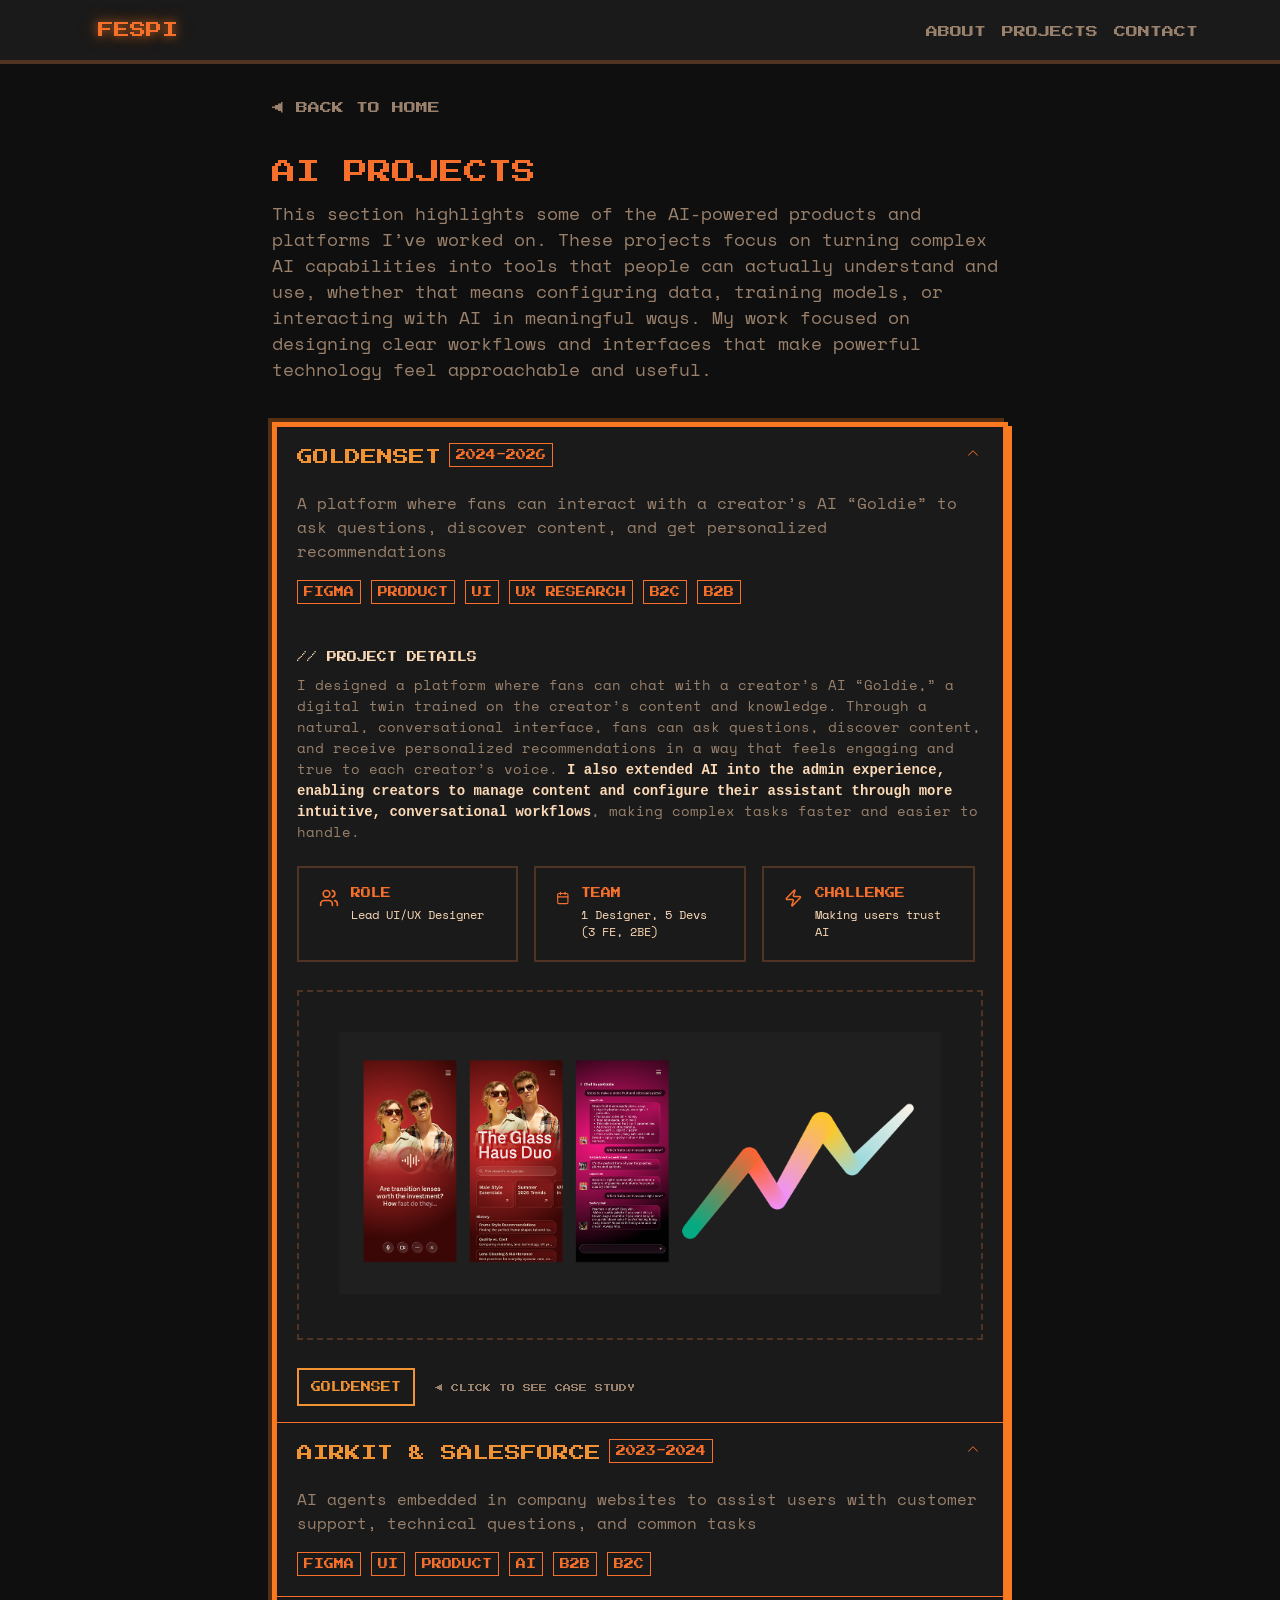
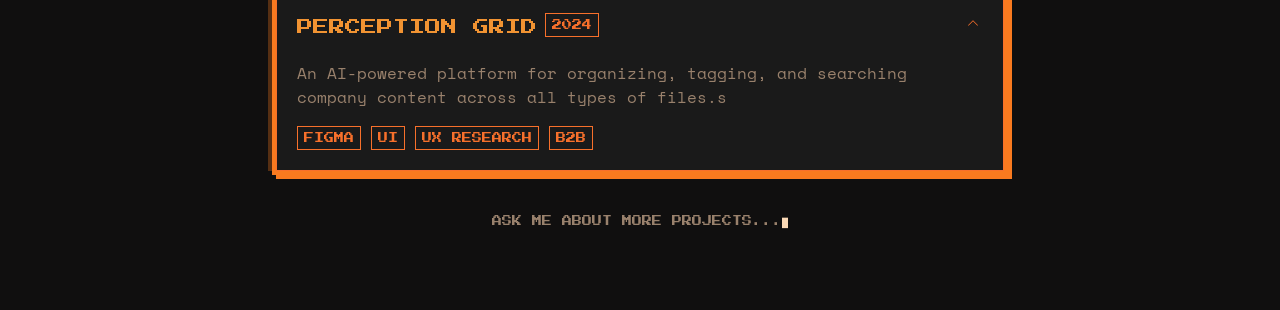
==== commit 83417888: "Added UX section" ====
--- a/projects/AIprojects.html
+++ b/projects/AIprojects.html
@@ -69,13 +69,18 @@
 									</div>
 									<div>
 										<span class="project-tag">Figma</span>
+										<span class="project-tag">Product</span>
 										<span class="project-tag">UI</span>
 										<span class="project-tag">UX Research</span>
+										<span class="project-tag">B2C</span>
+										<span class="project-tag">B2B</span>
 									</div>
 								</button>
 								</h2>
 								<div id="collapseOne" class="accordion-collapse collapse show" data-bs-parent="#accordionExample">
 								<div class="accordion-body">
+									<h3 class="project-details-title">// Project Details</h3>
+									<p class="project-details-info">I designed a platform where fans can chat with a creator’s AI “Goldie,” a digital twin trained on the creator’s content and knowledge. Through a natural, conversational interface, fans can ask questions, discover content, and receive personalized recommendations in a way that feels engaging and true to each creator’s voice. <span class="bld">I also extended AI into the admin experience, enabling creators to manage content and configure their assistant through more intuitive, conversational workflows</span>, making complex tasks faster and easier to handle.</p>
 									<div class="project-cards row gx-3">
 										<div class="col-12 col-md-4">
 											<div class="project-card h-100">
@@ -105,13 +110,11 @@
 												<svg xmlns="http://www.w3.org/2000/svg" width="24" height="24" viewBox="0 0 24 24" fill="none" stroke="currentColor" stroke-width="2" stroke-linecap="round" stroke-linejoin="round" class="lucide lucide-zap w-4 h-4 text-accent shrink-0 mt-0.5"><path d="M4 14a1 1 0 0 1-.78-1.63l9.9-10.2a.5.5 0 0 1 .86.46l-1.92 6.02A1 1 0 0 0 13 10h7a1 1 0 0 1 .78 1.63l-9.9 10.2a.5.5 0 0 1-.86-.46l1.92-6.02A1 1 0 0 0 11 14z"></path></svg>
 												<div>
 													<h3 class="project-card-title">Challenge</h3>
-													<p class="project-card-value">Simple & straightforward UI</p>
-												</div>
-											</div>
-										</div>
-									</div>
-									<h3 class="project-details-title">// Project Details</h3>
-									<p class="project-details-info">I designed a platform where fans can chat with a creator’s AI “Goldie,” a digital twin trained on the creator’s content and knowledge. Through the chat experience, fans can ask questions, discover content, and receive product recommendations in a way that feels natural and conversational. The focus was on creating an engaging interface that made interacting with AI feel simple, personal, and aligned with each creator’s voice.</p>
+													<p class="project-card-value">Making users trust AI</p>
+												</div>
+											</div>
+										</div>
+									</div>
 									<div class="project-details-image">
 										<img src="../img/projects/aiprojects/goldie.png" alt="Screencaptures from an AI platform">
 									</div>
@@ -140,12 +143,17 @@
 									<div>
 										<span class="project-tag">Figma</span>
                                         <span class="project-tag">UI</span>
+										<span class="project-tag">Product</span>
                                         <span class="project-tag">AI</span>
+										<span class="project-tag">B2B</span>
+										<span class="project-tag">B2C</span>
 									</div>
 								</button>
 								</h2>
 								<div id="collapseTwo" class="accordion-collapse collapse" data-bs-parent="#accordionExample">
 								<div class="accordion-body">
+									<h3 class="project-details-title">// Project Details</h3>
+									<p class="project-details-info">I <span class="bld">designed a platform that enables companies to deploy AI agents directly within their websites as digital workers</span>, initially built for Airkit and later carried forward after its acquisition by Salesforce, where the same core experience and approach were applied. These agents help users find information, troubleshoot issues, and get support without needing to contact a human agent. <span class="bld">I also designed the admin panel to create, configure, and monitor these agents</span>, giving teams full control over their behavior and performance. The focus was on creating a clear and trustworthy conversational experience, allowing users to ask questions naturally while the AI efficiently handled common requests and seamlessly escalated more complex cases when needed.</p>
 									<div class="project-cards row gx-3">
 										<div class="col-12 col-md-4">
 											<div class="project-card h-100">
@@ -180,8 +188,6 @@
 											</div>
 										</div>
 									</div>
-									<h3 class="project-details-title">// Project Details</h3>
-									<p class="project-details-info">I worked on a platform that allows companies to deploy AI agents directly within their websites as digital workers. These agents help users find information, troubleshoot issues, and get support without needing to contact a human agent. The focus was on designing a clear, reliable experience where users could ask questions naturally while the AI handled common requests efficiently and escalated more complex cases when needed.</p>
 									<div class="project-details-image">
 										<img src="../img/projects/aiprojects/airkit.png" alt="Screencaptures from an AI platform">
 									</div>
@@ -211,11 +217,14 @@
 										<span class="project-tag">Figma</span>
 										<span class="project-tag">UI</span>
                                         <span class="project-tag">UX Research</span>
+										<span class="project-tag">B2B</span>
 									</div>
 								</button>
 								</h2>
 								<div id="collapseThree" class="accordion-collapse collapse" data-bs-parent="#accordionExample">
 								<div class="accordion-body">
+									<h3 class="project-details-title">// Project Details</h3>
+									<p class="project-details-info">I led the UX process for multiple platforms that enable organizations to create and manage “always-on” employee surveys without relying on analysts or support teams. At the time, there was no defined UX practice, so <span class="bld">I introduced and established a structured UX process; from user research and interviews to user stories, flows, and iterative validation</span>, which was later adopted across the company. These platforms allow users to design surveys, continuously collect feedback, and combine sentiment data with behavioral data from other sources, while surfacing results through data visualization and analysis. My focus was on grounding product decisions in real user insights and turning complex data workflows into clear, actionable experiences that teams could easily understand and act on.</p>
 									<div class="project-cards row gx-3">
 										<div class="col-12 col-md-4">
 											<div class="project-card h-100">
@@ -250,8 +259,6 @@
 											</div>
 										</div>
 									</div>
-									<h3 class="project-details-title">// Project Details</h3>
-									<p class="project-details-info">I worked on the first version of Perception Grid, helping design the platform from scratch. The goal was to create a universal content system where companies could organize and manage files across different sources and formats. Using AI, the platform automatically tags and structures content, making it easier for users to search, discover, and connect information across their organization. My work focused on defining the core experience for browsing, tagging, and finding content in a clear and intuitive way.</p>
 									<div class="project-details-image">
 										<img src="../img/projects/aiprojects/perceptiongrid.png" alt="Screencaptures from an AI platform">
 									</div>
--- a/css/style.css
+++ b/css/style.css
@@ -312,6 +312,16 @@
 	font-size: 12px;
 }
 
+@media (max-width: 767px) {
+	.menu-item {
+		padding-left: 12px;
+	}
+
+	.menu-item a {
+		font-size: 10px;
+	}
+}
+
 .menu-home {
 	flex-grow: 1;
 }
@@ -459,7 +469,7 @@
 
 .projects-list {
 	display: grid;
-	grid-template-columns: repeat(3, minmax(0, 1fr));
+	grid-template-columns: repeat(2, minmax(0, 1fr));
 	gap: 28px;
 	margin-top: 40px;
 }
@@ -471,7 +481,6 @@
 @media (max-width: 767px) {
 	.projects-list {
 		display: block;
-		
 	}
 
 	.projects-list .project-item {
@@ -707,6 +716,21 @@
 	align-items: center;
 }
 
+@media (max-width: 767px) {
+	.project-item-title-container {
+		flex-direction: column;
+		align-items: flex-start;
+	}
+
+	.project-item-title-container .project-item-title {
+		margin-bottom: 12px;
+	}
+
+	.nudge-container {
+		display: none;
+	}
+}
+
 .project-item-title {
 	margin-right: 8px;
 	color: var(--orange-color);
@@ -717,6 +741,7 @@
 
 .project-tag {
 	display: inline-block;
+	margin-bottom: 4px;
 	padding: 6px;
 	font-family: var(--pixel-font);
 	font-size: 10px;
@@ -737,9 +762,12 @@
 	margin: 20px 0;
 }
 
-.project-cards > [class*="col"]:first-child {
-  padding-left: 0;
-}
+@media (min-width: 768px) {
+	.project-cards > [class*="col"]:first-child {
+		padding-left: 0;
+	}
+}
+
 
 .project-card {
 	display: flex;
@@ -768,7 +796,7 @@
 }
 
 .project-details-title {
-	margin: 32px 0 12px;
+	margin: 12px 0 12px;
 	color: var(--text-main-color);
 	font-family: var(--pixel-font);
 	font-size: 10px;
@@ -776,8 +804,13 @@
 }
 
 .project-details-info {
+	margin-bottom: 24px;
 	color: var(--text-sec-color);
 	font-size: 14px;
+}
+
+.project-details-info .bld{
+	font-weight: 600;
 }
 
 .project-details-image {
